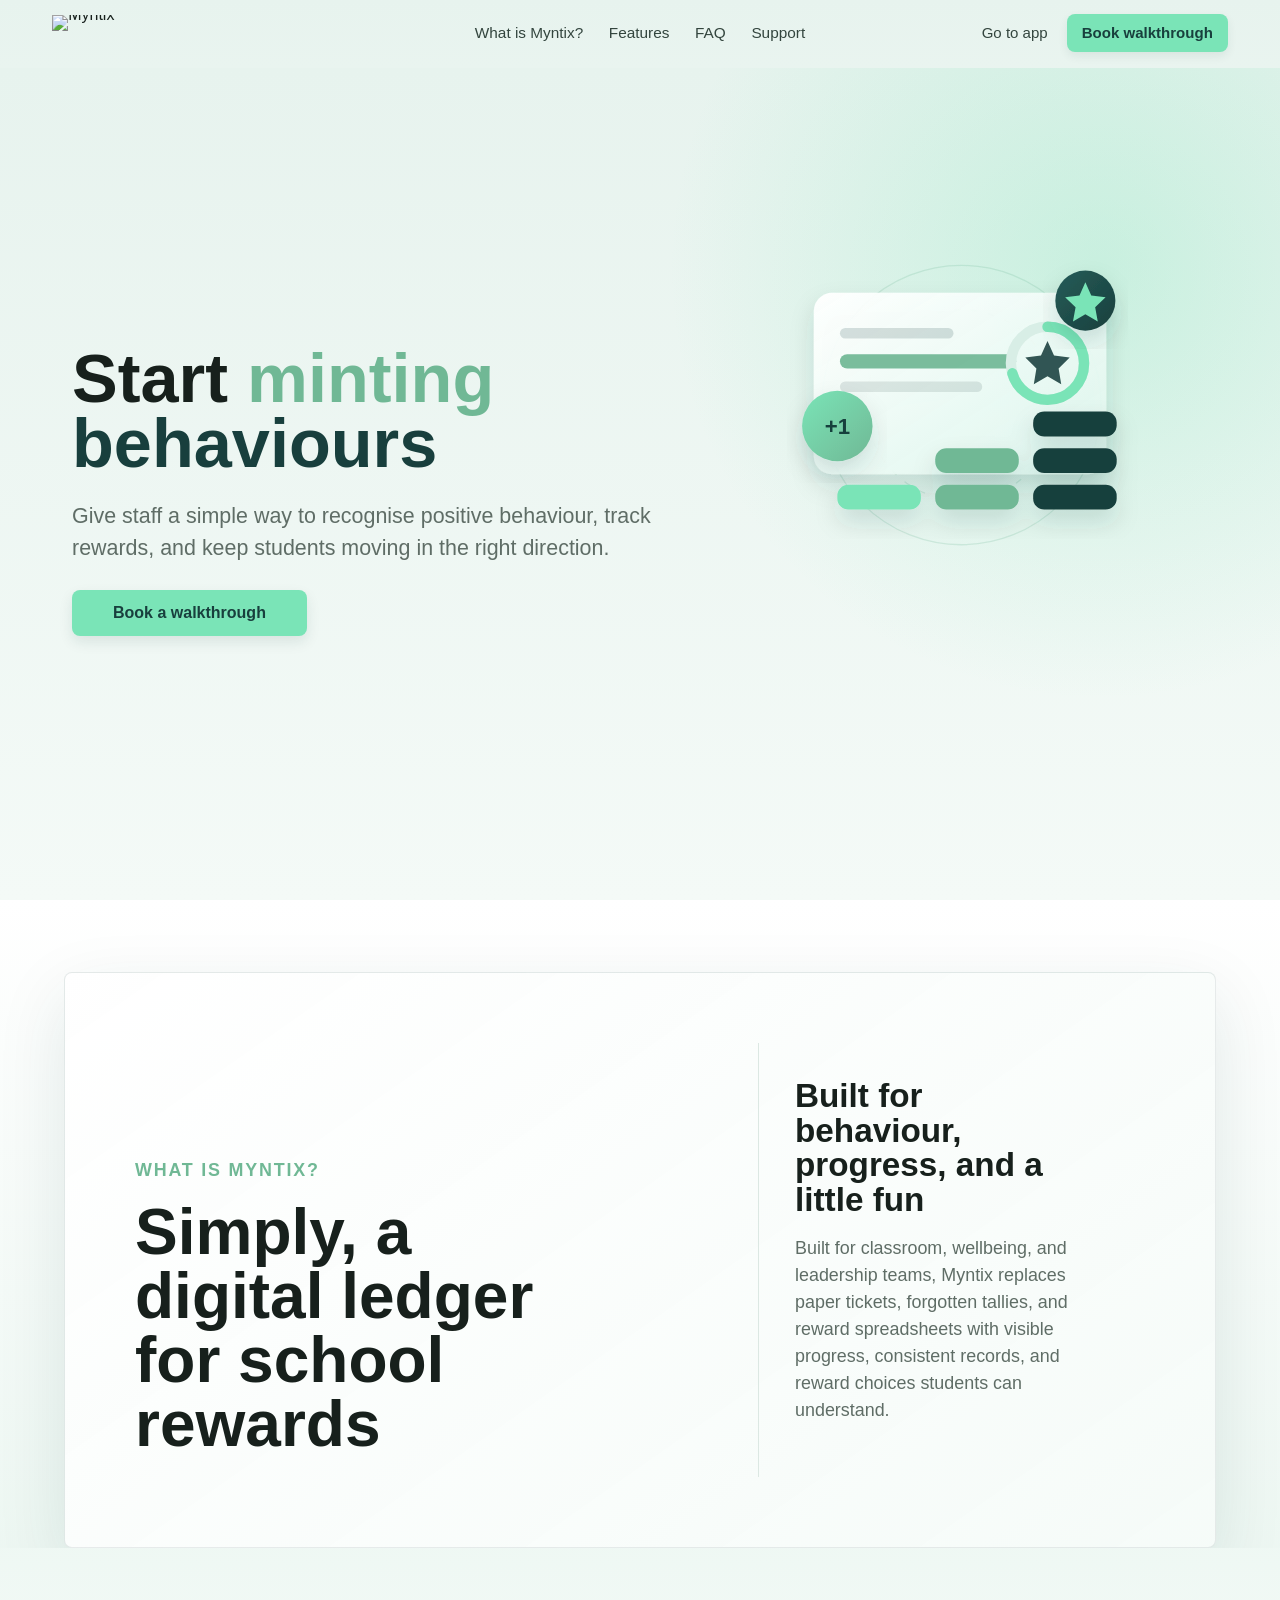
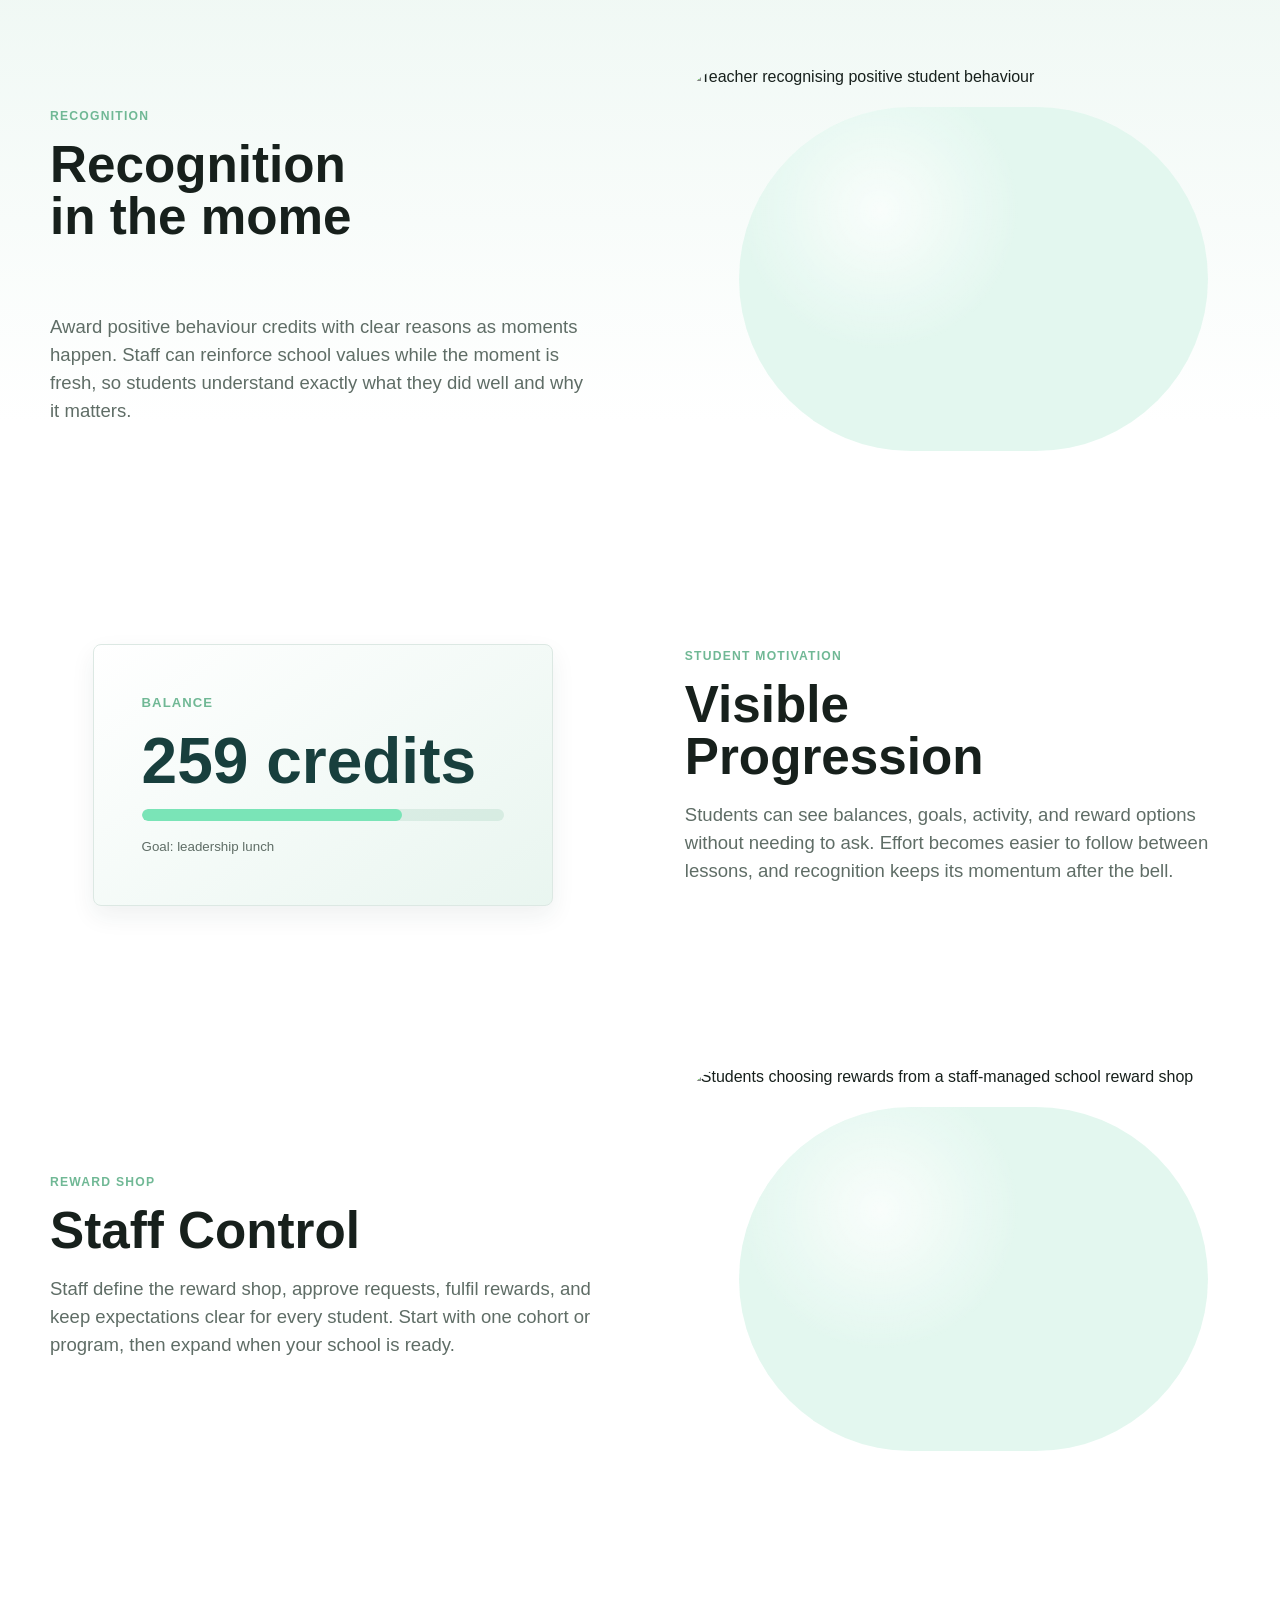
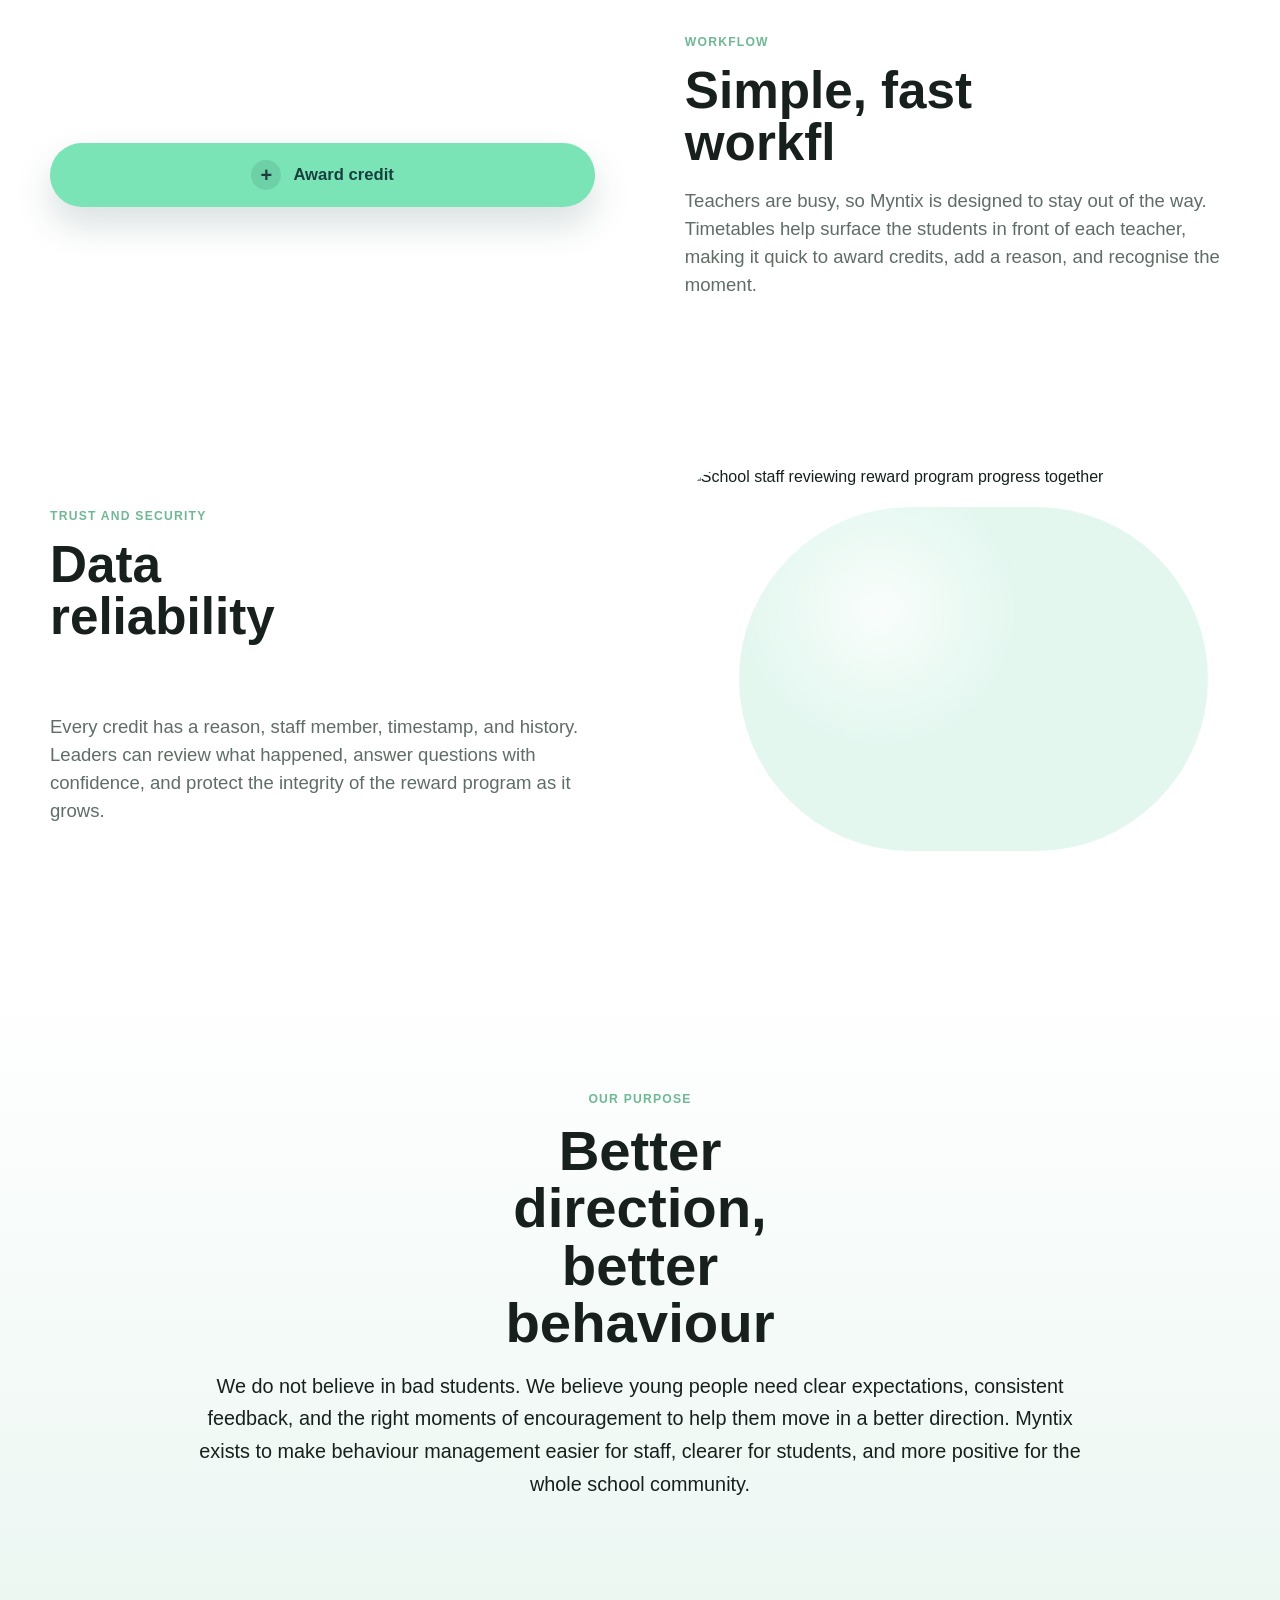
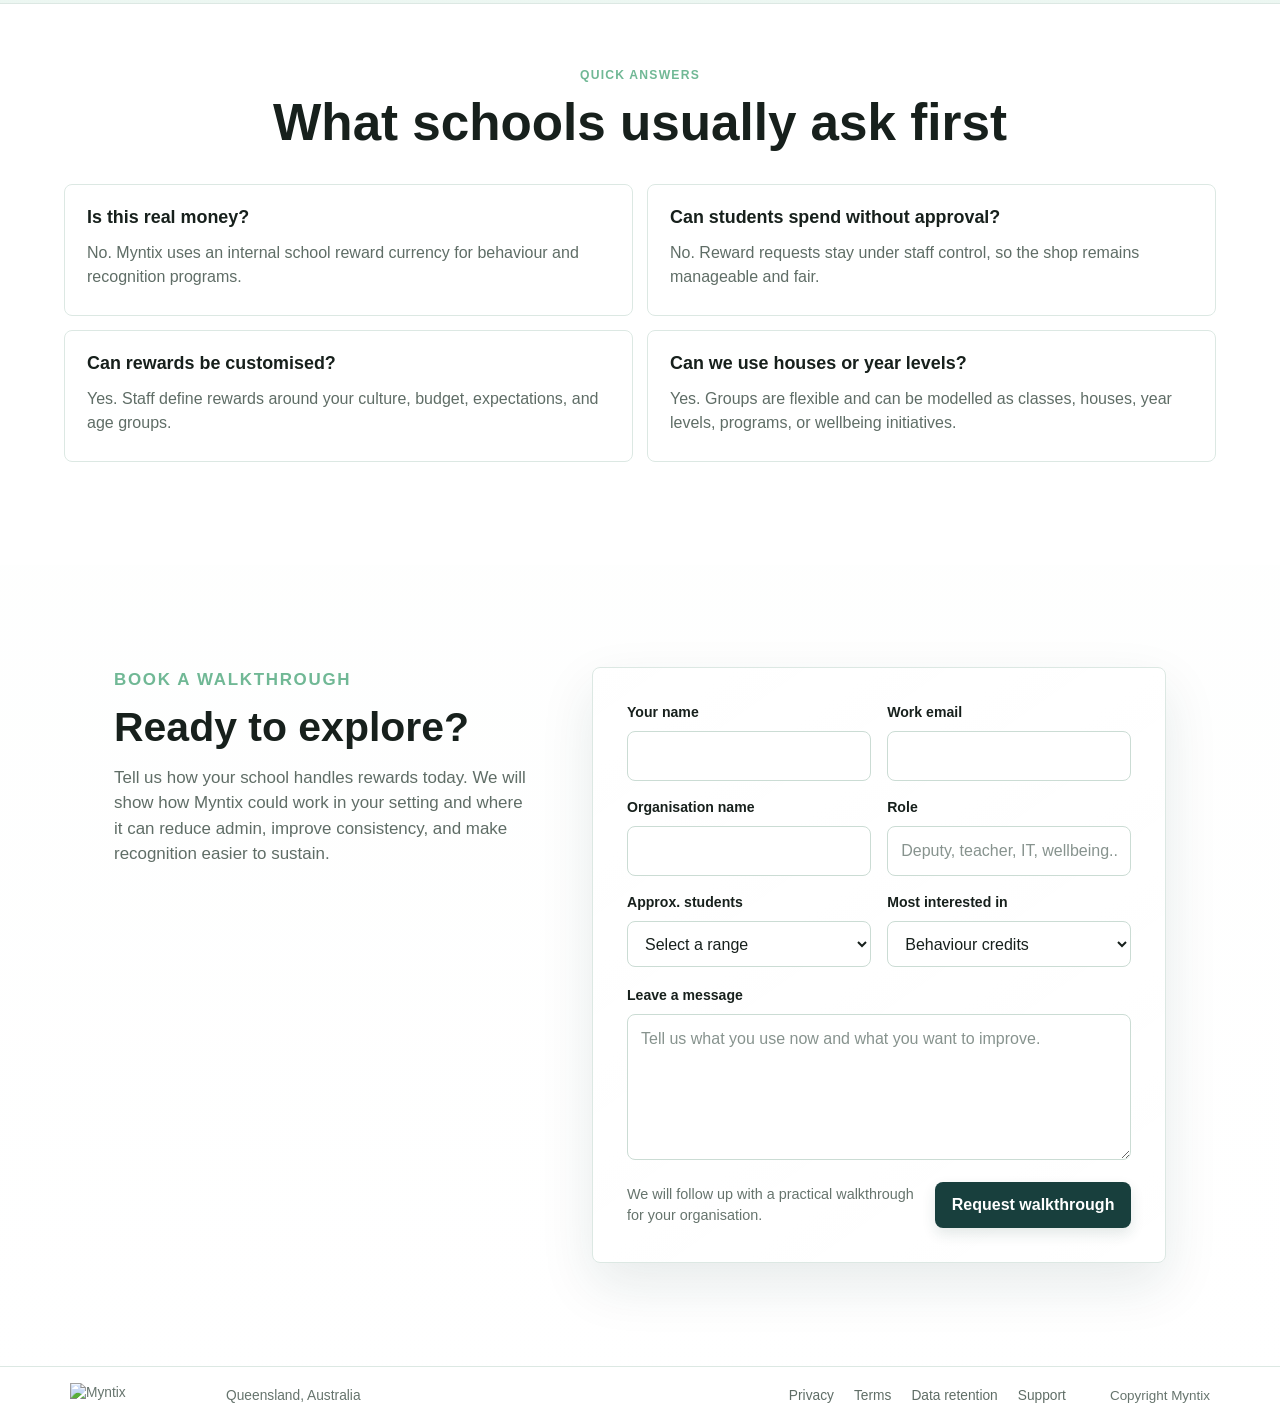
==== index.html @ 0311a41a "Checkpoint before font overhaul" ====
<!doctype html>
<html lang="en">
  <head>
    <meta charset="utf-8">
    <meta name="viewport" content="width=device-width, initial-scale=1">
    <title>Myntix | Behaviour Reward App for Schools</title>
    <meta
      name="description"
      content="Myntix helps schools run trusted behaviour reward programs with staff-issued credits, student progress, reward shop requests, and secure audit history."
    >
    <meta name="robots" content="index, follow">
    <meta name="application-name" content="Myntix">
    <meta name="theme-color" content="#183f3d">
    <meta name="referrer" content="strict-origin-when-cross-origin">
    <meta
      http-equiv="Content-Security-Policy"
      content="default-src 'self'; img-src 'self' data: https:; style-src 'self' 'unsafe-inline' https://fonts.googleapis.com; font-src 'self' https://fonts.gstatic.com; script-src 'self' 'unsafe-inline' https://static.cloudflareinsights.com; script-src-elem 'self' 'unsafe-inline' https://static.cloudflareinsights.com; connect-src 'self' https://cloudflareinsights.com; form-action 'self'; base-uri 'self'; object-src 'none'; upgrade-insecure-requests"
    >
    <link rel="canonical" href="https://www.myntix.com.au/">
    <link rel="preconnect" href="https://fonts.googleapis.com">
    <link rel="preconnect" href="https://fonts.gstatic.com" crossorigin>
    <link
      href="https://fonts.googleapis.com/css2?family=Lato:wght@400;700;900&display=swap"
      rel="stylesheet"
    >
    <link rel="icon" href="assets/myntix-mark.png" type="image/png">
    <link rel="apple-touch-icon" href="assets/myntix-apple-touch-icon.png">
    <link rel="manifest" href="manifest.json">
    <meta property="og:type" content="website">
    <meta property="og:site_name" content="Myntix">
    <meta property="og:title" content="Myntix | Behaviour Reward App for Schools">
    <meta
      property="og:description"
      content="Run a trusted school reward program with behaviour credits, visible student progress, reward shop requests, and audit-ready history."
    >
    <meta property="og:url" content="https://www.myntix.com.au/">
    <meta property="og:image" content="https://www.myntix.com.au/assets/myntix-og.png">
    <meta property="og:image:alt" content="Myntix behaviour rewards app for schools">
    <meta property="og:image:width" content="1200">
    <meta property="og:image:height" content="630">
    <meta name="twitter:card" content="summary_large_image">
    <meta name="twitter:title" content="Myntix | Behaviour Reward App for Schools">
    <meta
      name="twitter:description"
      content="A trusted school behaviour rewards app for credits, student progress, reward shops, and audit-ready program history."
    >
    <meta name="twitter:image" content="https://www.myntix.com.au/assets/myntix-og.png">
    <script type="application/ld+json">
      {
        "@context": "https://schema.org",
        "@graph": [
          {
            "@type": "Organization",
            "@id": "https://www.myntix.com.au/#organization",
            "name": "Myntix",
            "url": "https://www.myntix.com.au/",
            "logo": "https://www.myntix.com.au/assets/myntix-logo-lockup.png"
          },
          {
            "@type": "WebSite",
            "@id": "https://www.myntix.com.au/#website",
            "name": "Myntix",
            "url": "https://www.myntix.com.au/",
            "publisher": {
              "@id": "https://www.myntix.com.au/#organization"
            }
          },
          {
            "@type": "SoftwareApplication",
            "@id": "https://www.myntix.com.au/#software",
            "name": "Myntix",
            "applicationCategory": "EducationalApplication",
            "operatingSystem": "Web",
            "url": "https://www.myntix.com.au/",
            "description": "Myntix helps schools run trusted behaviour reward programs with staff-issued credits, visible student progress, reward shop requests, and searchable audit history.",
            "audience": {
              "@type": "EducationalAudience",
              "educationalRole": "teacher"
            },
            "featureList": [
              "Staff-issued behaviour credits and deductions",
              "Student balances, goals, and progress visibility",
              "Staff-managed reward shop requests",
              "Searchable transaction and audit history",
              "Student group support"
            ],
            "publisher": {
              "@id": "https://www.myntix.com.au/#organization"
            }
          },
          {
            "@type": "FAQPage",
            "@id": "https://www.myntix.com.au/#faq",
            "mainEntity": [
              {
                "@type": "Question",
                "name": "Is this real money?",
                "acceptedAnswer": {
                  "@type": "Answer",
                  "text": "No. Myntix uses an internal school reward currency for behaviour and recognition programs."
                }
              },
              {
                "@type": "Question",
                "name": "Can students spend without approval?",
                "acceptedAnswer": {
                  "@type": "Answer",
                  "text": "No. Reward requests stay under staff control, so the shop remains manageable and fair."
                }
              },
              {
                "@type": "Question",
                "name": "Can rewards be customised?",
                "acceptedAnswer": {
                  "@type": "Answer",
                  "text": "Yes. Staff define rewards around your culture, budget, expectations, and age groups."
                }
              },
              {
                "@type": "Question",
                "name": "Can we use houses or year levels?",
                "acceptedAnswer": {
                  "@type": "Answer",
                  "text": "Yes. Groups are flexible and can be modelled as classes, houses, year levels, programs, or wellbeing initiatives."
                }
              }
            ]
          }
        ]
      }
    </script>
    <link rel="stylesheet" href="styles.css?v=20260923">
  </head>
  <body>
    <a class="skip-link" href="#main-content">Skip to content</a>
    <svg class="icon-sprite" aria-hidden="true" focusable="false">
      <symbol id="icon-bolt" viewBox="0 0 24 24">
        <path d="M13 2 4 14h7l-1 8 10-13h-7l1-7Z"></path>
      </symbol>
      <symbol id="icon-eye" viewBox="0 0 24 24">
        <path d="M2 12s3.5-6 10-6 10 6 10 6-3.5 6-10 6S2 12 2 12Z"></path>
        <circle cx="12" cy="12" r="3"></circle>
      </symbol>
      <symbol id="icon-check" viewBox="0 0 24 24">
        <path d="m5 12 4 4L19 6"></path>
      </symbol>
      <symbol id="icon-users" viewBox="0 0 24 24">
        <path d="M16 21v-2a4 4 0 0 0-4-4H6a4 4 0 0 0-4 4v2"></path>
        <circle cx="9" cy="7" r="4"></circle>
        <path d="M22 21v-2a4 4 0 0 0-3-3.87"></path>
        <path d="M16 3.13a4 4 0 0 1 0 7.75"></path>
      </symbol>
      <symbol id="icon-message" viewBox="0 0 24 24">
        <path d="M21 15a4 4 0 0 1-4 4H8l-5 3V7a4 4 0 0 1 4-4h10a4 4 0 0 1 4 4v8Z"></path>
      </symbol>
      <symbol id="icon-store" viewBox="0 0 24 24">
        <path d="M4 10v10h16V10"></path>
        <path d="M3 10h18L19 4H5l-2 6Z"></path>
        <path d="M8 10V4"></path>
        <path d="M16 10V4"></path>
      </symbol>
      <symbol id="icon-search" viewBox="0 0 24 24">
        <circle cx="11" cy="11" r="7"></circle>
        <path d="m16.5 16.5 4 4"></path>
      </symbol>
      <symbol id="icon-star" viewBox="0 0 24 24">
        <path d="m12 2 3.1 6.3 6.9 1-5 4.8 1.2 6.8L12 17.7 5.8 21 7 14.1 2 9.3l6.9-1L12 2Z"></path>
      </symbol>
      <symbol id="icon-wallet" viewBox="0 0 24 24">
        <path d="M3 7a3 3 0 0 1 3-3h13v16H6a3 3 0 0 1-3-3V7Z"></path>
        <path d="M3 8h17"></path>
        <path d="M16 13h4"></path>
      </symbol>
      <symbol id="icon-target" viewBox="0 0 24 24">
        <circle cx="12" cy="12" r="9"></circle>
        <circle cx="12" cy="12" r="5"></circle>
        <circle cx="12" cy="12" r="1"></circle>
      </symbol>
      <symbol id="icon-shield" viewBox="0 0 24 24">
        <path d="M12 22s8-4 8-10V5l-8-3-8 3v7c0 6 8 10 8 10Z"></path>
        <path d="m9 12 2 2 4-5"></path>
      </symbol>
      <symbol id="icon-gift" viewBox="0 0 24 24">
        <path d="M20 12v9H4v-9"></path>
        <path d="M2 7h20v5H2z"></path>
        <path d="M12 7v14"></path>
        <path d="M12 7H8.5A2.5 2.5 0 1 1 11 4.5L12 7Z"></path>
        <path d="M12 7h3.5A2.5 2.5 0 1 0 13 4.5L12 7Z"></path>
      </symbol>
      <symbol id="icon-clipboard" viewBox="0 0 24 24">
        <path d="M9 4h6l1 2h3v16H5V6h3l1-2Z"></path>
        <path d="M9 13h6"></path>
        <path d="M9 17h4"></path>
      </symbol>
      <symbol id="icon-arrow-right" viewBox="0 0 24 24">
        <path d="M5 12h14"></path>
        <path d="m13 6 6 6-6 6"></path>
      </symbol>
    </svg>
    <header class="site-header">
      <div class="nav-shell">
        <div class="brand-row">
          <a class="brand" href="#" aria-label="Myntix home">
            <img
              src="assets/myntix-logo-lockup.png"
              srcset="assets/myntix-logo-lockup-320.png 320w, assets/myntix-logo-lockup-640.png 640w"
              sizes="(max-width: 660px) 160px, 222px"
              alt="Myntix"
              width="1922"
              height="363"
            >
          </a>
          <a class="mobile-nav-cta button primary" href="#contact">Book walkthrough</a>
        </div>
        <nav class="site-nav" aria-label="Primary navigation">
          <a href="#why">What is Myntix?</a>
          <a href="#features">Features</a>
          <a href="#faq">FAQ</a>
          <a href="mailto:support@myntix.com?subject=Myntix%20support%20request">Support</a>
        </nav>
        <div class="nav-actions">
          <button class="button secondary app-login-trigger" type="button">Go to app</button>
          <a class="button primary" href="#contact">
            <span class="cta-label-full">Book walkthrough</span>
            <span class="cta-label-mobile">Book</span>
          </a>
        </div>
      </div>
    </header>

    <main id="main-content">
      <section class="hero">
        <div class="hero-copy-block">
          <h1>
            Start <span class="accent-word">minting</span>
            <span class="hero-rotator" aria-live="polite" data-rotating-text>behaviours</span>
          </h1>
          <p class="hero-copy">
            Give staff a simple way to recognise positive behaviour, track rewards, and keep students moving in the right direction.
          </p>
          <div class="hero-actions">
            <a class="button primary" href="#contact">Book a walkthrough</a>
          </div>
        </div>

        <div class="hero-art" aria-label="Myntix reward credits being minted">
          <svg class="hero-mint-visual" viewBox="0 0 760 560" role="img" aria-labelledby="hero-mint-title hero-mint-desc">
            <title id="hero-mint-title">Myntix reward credits being minted</title>
            <desc id="hero-mint-desc">A branded mint-green visual showing reward blocks, a balance card, a progress ring, and a floating plus one credit.</desc>
            <defs>
              <linearGradient id="mint-panel" x1="0" x2="1" y1="0" y2="1">
                <stop offset="0%" stop-color="#ffffff" stop-opacity="0.95" />
                <stop offset="100%" stop-color="#dff7ee" stop-opacity="0.9" />
              </linearGradient>
              <linearGradient id="mint-credit" x1="0" x2="1" y1="0" y2="1">
                <stop offset="0%" stop-color="#7ae4b7" />
                <stop offset="100%" stop-color="#70b895" />
              </linearGradient>
              <linearGradient id="mint-deep" x1="0" x2="1" y1="0" y2="1">
                <stop offset="0%" stop-color="#265c58" />
                <stop offset="100%" stop-color="#183f3d" />
              </linearGradient>
              <filter id="mint-shadow" x="-20%" y="-20%" width="140%" height="150%">
                <feDropShadow dx="0" dy="18" stdDeviation="18" flood-color="#183f3d" flood-opacity="0.14" />
              </filter>
            </defs>
            <circle class="mint-orbit mint-orbit-large" cx="382" cy="282" r="214" />
            <circle class="mint-orbit mint-orbit-small" cx="382" cy="282" r="146" />
            <g class="mint-balance-card" filter="url(#mint-shadow)">
              <rect x="156" y="110" width="448" height="278" rx="28" fill="url(#mint-panel)" />
              <rect x="196" y="164" width="174" height="16" rx="8" fill="#183f3d" opacity="0.16" />
              <rect x="196" y="204" width="270" height="22" rx="11" fill="#70b895" opacity="0.92" />
              <rect x="196" y="246" width="218" height="16" rx="8" fill="#183f3d" opacity="0.12" />
              <g class="mint-progress">
                <circle cx="514" cy="218" r="56" fill="none" stroke="#d8eee6" stroke-width="16" />
                <circle cx="514" cy="218" r="56" fill="none" stroke="#7ae4b7" stroke-width="16" stroke-linecap="round" stroke-dasharray="248 352" transform="rotate(-90 514 218)" />
                <path d="M514 184l10 22 24 3-17 17 4 24-21-12-21 12 4-24-17-17 24-3 10-22Z" fill="#183f3d" opacity="0.88" />
              </g>
            </g>
            <g class="mint-stack" filter="url(#mint-shadow)">
              <rect x="192" y="404" width="128" height="38" rx="17" fill="#7ae4b7" />
              <rect x="342" y="404" width="128" height="38" rx="17" fill="#70b895" />
              <rect x="492" y="404" width="128" height="38" rx="17" fill="#183f3d" />
              <rect x="342" y="348" width="128" height="38" rx="17" fill="#70b895" />
              <rect x="492" y="348" width="128" height="38" rx="17" fill="#183f3d" />
              <rect x="492" y="292" width="128" height="38" rx="17" fill="#183f3d" />
            </g>
            <g class="mint-plus" filter="url(#mint-shadow)">
              <circle cx="192" cy="314" r="54" fill="url(#mint-credit)" />
              <text x="192" y="327" text-anchor="middle" fill="#183f3d" font-size="34" font-weight="900" font-family="Lato, Arial, sans-serif">+1</text>
            </g>
            <g class="mint-token" filter="url(#mint-shadow)">
              <circle cx="572" cy="122" r="46" fill="url(#mint-deep)" />
              <path d="M572 94l9 20 22 3-16 15 4 22-19-11-19 11 4-22-16-15 22-3 9-20Z" fill="#7ae4b7" />
            </g>
          </svg>
        </div>
      </section>

      <section class="community-band what-band" id="why" aria-label="What is Myntix">
        <div class="what-panel">
          <div class="what-copy">
            <div class="ledger-print" aria-label="What is Myntix? Simply, a digital ledger for school rewards">
              <p class="eyebrow">What is Myntix?</p>
              <h2><span>Simply, a digital ledger for school rewards</span></h2>
            </div>
          </div>
          <div class="what-copy secondary">
            <h3>Built for behaviour, progress, and a little fun</h3>
            <p>
              Built for classroom, wellbeing, and leadership teams, Myntix replaces paper tickets, forgotten tallies,
              and reward spreadsheets with visible progress, consistent records, and reward choices students can understand.
            </p>
          </div>
        </div>
      </section>

      <section class="feature-section" id="features">
        <div class="feature-flow" aria-label="Myntix major platform strengths">
          <article class="feature-row">
            <div class="feature-copy">
              <p class="eyebrow">Recognition</p>
              <h3>Recognition in the moment</h3>
              <p>Award positive behaviour credits with clear reasons as moments happen. Staff can reinforce school values while the moment is fresh, so students understand exactly what they did well and why it matters.</p>
            </div>
            <figure class="feature-visual">
              <picture>
                <source
                  type="image/webp"
                  srcset="assets/illustration-hero-480.webp 480w, assets/illustration-hero-800.webp 800w, assets/illustration-hero-1200.webp 1200w"
                  sizes="(max-width: 660px) calc(100vw - 48px), 520px"
                >
                <img
                  src="assets/illustration-hero.png"
                  alt="Teacher recognising positive student behaviour"
                  width="1672"
                  height="941"
                  loading="lazy"
                  decoding="async"
                >
              </picture>
            </figure>
          </article>
          <article class="feature-row reverse">
            <div class="feature-copy">
              <p class="eyebrow">Student motivation</p>
              <h3>Visible Progression</h3>
              <p>Students can see balances, goals, activity, and reward options without needing to ask. Effort becomes easier to follow between lessons, and recognition keeps its momentum after the bell.</p>
            </div>
            <figure class="feature-visual soft">
              <div class="visual-ledger" data-progress="72" aria-hidden="true">
                <span>Balance</span>
                <strong data-count-target="340" data-count-suffix=" credits">0 credits</strong>
                <div class="visual-progress"><span></span></div>
                <small>Goal: leadership lunch</small>
              </div>
            </figure>
          </article>
          <article class="feature-row">
            <div class="feature-copy">
              <p class="eyebrow">Reward shop</p>
              <h3>Staff Control</h3>
              <p>Staff define the reward shop, approve requests, fulfil rewards, and keep expectations clear for every student. Start with one cohort or program, then expand when your school is ready.</p>
            </div>
            <figure class="feature-visual">
              <picture>
                <source
                  type="image/webp"
                  srcset="assets/illustration-shop-480.webp 480w, assets/illustration-shop-800.webp 800w, assets/illustration-shop-1200.webp 1200w"
                  sizes="(max-width: 660px) calc(100vw - 48px), 520px"
                >
                <img
                  src="assets/illustration-shop.png"
                  alt="Students choosing rewards from a staff-managed school reward shop"
                  width="1536"
                  height="1024"
                  loading="lazy"
                  decoding="async"
                >
              </picture>
            </figure>
          </article>
          <article class="feature-row reverse">
            <div class="feature-copy">
              <p class="eyebrow">Workflow</p>
              <h3>Simple, fast workflow</h3>
              <p>Teachers are busy, so Myntix is designed to stay out of the way. Timetables help surface the students in front of each teacher, making it quick to award credits, add a reason, and recognise the moment.</p>
            </div>
            <figure class="feature-visual action-visual">
              <div class="credit-demo" aria-hidden="true">
                <div class="credit-demo-card">
                  <span class="credit-demo-button">
                    <span class="credit-button-icon">+</span>
                    <span>Award credit</span>
                  </span>
                  <span class="credit-pop">+1</span>
                  <span class="credit-ripple"></span>
                </div>
              </div>
            </figure>
          </article>
          <article class="feature-row">
            <div class="feature-copy">
              <p class="eyebrow">Trust and security</p>
              <h3>Data reliability and trust</h3>
              <p>Every credit has a reason, staff member, timestamp, and history. Leaders can review what happened, answer questions with confidence, and protect the integrity of the reward program as it grows.</p>
            </div>
            <figure class="feature-visual">
              <picture>
                <source
                  type="image/webp"
                  srcset="assets/illustration-leadership-480.webp 480w, assets/illustration-leadership-800.webp 800w, assets/illustration-leadership-1200.webp 1200w"
                  sizes="(max-width: 660px) calc(100vw - 48px), 520px"
                >
                <img
                  src="assets/illustration-leadership.png"
                  alt="School staff reviewing reward program progress together"
                  width="1672"
                  height="941"
                  loading="lazy"
                  decoding="async"
                >
              </picture>
            </figure>
          </article>
        </div>
      </section>

      <section class="mission-section" aria-label="Our purpose">
        <div class="mission-copy">
          <p class="eyebrow">Our purpose</p>
          <h2>Better direction, better behaviour</h2>
          <p>
            We do not believe in bad students. We believe young people need clear expectations, consistent feedback,
            and the right moments of encouragement to help them move in a better direction. Myntix exists to make
            behaviour management easier for staff, clearer for students, and more positive for the whole school community.
          </p>
        </div>
      </section>

      <section class="workflow-section" id="faq">
        <div class="section-heading narrow">
          <p class="eyebrow">Quick answers</p>
          <h2>What schools usually ask first</h2>
        </div>
        <div class="faq-grid">
          <article>
            <h3>Is this real money?</h3>
            <p>No. Myntix uses an internal school reward currency for behaviour and recognition programs.</p>
          </article>
          <article>
            <h3>Can students spend without approval?</h3>
            <p>No. Reward requests stay under staff control, so the shop remains manageable and fair.</p>
          </article>
          <article>
            <h3>Can rewards be customised?</h3>
            <p>Yes. Staff define rewards around your culture, budget, expectations, and age groups.</p>
          </article>
          <article>
            <h3>Can we use houses or year levels?</h3>
            <p>Yes. Groups are flexible and can be modelled as classes, houses, year levels, programs, or wellbeing initiatives.</p>
          </article>
        </div>
      </section>

      <section class="cta-section" id="contact">
        <div class="cta-copy">
          <p class="eyebrow">Book a walkthrough</p>
          <h2>Ready to explore?</h2>
          <p>
            Tell us how your school handles rewards today. We will show how Myntix could work in your setting and where it can reduce admin, improve consistency, and make recognition easier to sustain.
          </p>
        </div>
        <form class="walkthrough-form" action="/walkthrough-request" method="post">
          <label class="form-honeypot" aria-hidden="true">
            <span>Website</span>
            <input name="website" type="text" tabindex="-1" autocomplete="off">
          </label>
          <div class="form-grid">
            <label>
              <span>Your name</span>
              <input name="name" type="text" autocomplete="name" required>
            </label>
            <label>
              <span>Work email</span>
              <input name="email" type="email" autocomplete="email" required>
            </label>
            <label>
              <span>Organisation name</span>
              <input name="school" type="text" autocomplete="organization" required>
            </label>
            <label>
              <span>Role</span>
              <input name="role" type="text" autocomplete="organization-title" placeholder="Deputy, teacher, IT, wellbeing...">
            </label>
            <label>
              <span>Approx. students</span>
              <select name="schoolSize">
                <option value="">Select a range</option>
                <option>Under 300</option>
                <option>300-800</option>
                <option>800-1500</option>
                <option>1500+</option>
              </select>
            </label>
            <label>
              <span>Most interested in</span>
              <select name="interest">
                <option>Behaviour credits</option>
                <option>Student wallets</option>
                <option>Reward shop</option>
                <option>Analytics and audit history</option>
              </select>
            </label>
          </div>
          <label class="form-message">
            <span>Leave a message</span>
            <textarea name="message" rows="5" placeholder="Tell us what you use now and what you want to improve."></textarea>
          </label>
          <div class="form-footer">
            <p>We will follow up with a practical walkthrough for your organisation.</p>
            <button class="button primary" type="submit">Request walkthrough</button>
          </div>
        </form>
      </section>
    </main>

    <dialog class="login-dialog" id="login-dialog" aria-labelledby="login-dialog-title">
      <form class="login-dialog-panel" method="dialog">
        <div class="login-dialog-heading">
          <div>
            <p class="eyebrow">Go to app</p>
            <h2 id="login-dialog-title">Choose your organisation</h2>
          </div>
          <button class="login-dialog-close" type="button" data-login-close aria-label="Close login chooser">×</button>
        </div>
        <label class="login-search">
          <span>Organisation</span>
          <input
            id="organisation-search"
            type="search"
            autocomplete="off"
            placeholder="Search by school or organisation"
          >
        </label>
        <div class="organisation-list" id="organisation-list" role="listbox" aria-label="Available organisations">
          <p class="organisation-status" data-login-status>Loading organisations...</p>
        </div>
        <p class="login-dialog-help">
          Can’t find your organisation? Contact
          <a href="mailto:support@myntix.com?subject=Myntix%20login%20support">support@myntix.com</a>.
        </p>
      </form>
    </dialog>

    <footer class="site-footer">
      <div class="footer-brand">
        <img
          src="assets/myntix-logo-lockup.png"
          srcset="assets/myntix-logo-lockup-320.png 320w, assets/myntix-logo-lockup-640.png 640w"
          sizes="180px"
          alt="Myntix"
          width="1922"
          height="363"
        >
        <span>Queensland, Australia</span>
      </div>
      <nav class="footer-links" aria-label="Legal and support links">
        <a href="privacy.html">Privacy</a>
        <a href="terms.html">Terms</a>
        <a href="data-retention.html">Data retention</a>
        <a href="mailto:support@myntix.com?subject=Myntix%20support%20request">Support</a>
      </nav>
      <div class="footer-meta">
        <span>Copyright Myntix</span>
      </div>
    </footer>
    <script src="assets/reveal.js" defer></script>
    <script src="assets/header-scroll.js" defer></script>
    <script src="assets/hero-rotator.js" defer></script>
    <script src="assets/login-picker.js" defer></script>
  </body>
</html>
---- styles.css ----
:root {
  color-scheme: light;
  --page-background: rgba(255, 255, 255, 0);
  --background: #eef4f1;
  --background-start: #e7f3ee;
  --surface: #ffffff;
  --surface-rgb: 255, 255, 255;
  --panel-soft: #f6f7f6;
  --surface-hover: #e9eeeb;
  --border: #cbdcd4;
  --border-subtle: #dce8e3;
  --foreground: #17201c;
  --muted: #5f6d66;
  --subtle: #66746d;
  --brand: #183f3d;
  --brand-dark: #183f3d;
  --brand-soft: #e1f7ee;
  --accent: #70b895;
  --accent-soft: #e8f5ef;
  --highlight: #7ae4b7;
  --success: #70b895;
  --shadow-sm: 0 10px 24px rgba(24, 63, 61, 0.07);
  --shadow-md: 0 22px 54px rgba(24, 63, 61, 0.1);
  --shadow-lg: 0 34px 84px rgba(24, 63, 61, 0.14);
  --page-max: 1120px;
  --page-wide: 1180px;
  --header-wide: 1280px;
  --header-offset: 68px;
  --ease-out: cubic-bezier(0.16, 1, 0.3, 1);
  --font-numeric: Lato, "Segoe UI", Arial, Helvetica, sans-serif;
  --font-sans: Lato, "Segoe UI", Arial, Helvetica, sans-serif;
  --font-heading: Lato, "Segoe UI", Arial, Helvetica, sans-serif;
}


* {
  box-sizing: border-box;
}

html {
  scroll-behavior: smooth;
  scroll-padding-top: var(--header-offset);
  overflow-x: hidden;
}

body {
  margin: 0;
  padding-top: var(--header-offset);
  background:
    linear-gradient(180deg, var(--background-start) 0, #f8fbf9 560px, var(--page-background) 100%);
  color: var(--foreground);
  font-family: var(--font-sans);
  font-weight: 400;
  line-height: 1.5;
  overflow-x: hidden;
}

html.modal-open,
body.modal-open {
  overflow: hidden;
}

body.modal-open {
  position: fixed;
  width: 100%;
}

@keyframes fade-up {
  from {
    opacity: 0.88;
    transform: translateY(12px);
  }

  to {
    opacity: 1;
    transform: translateY(0);
  }
}

@keyframes hero-rise {
  from {
    opacity: 0;
    transform: translateY(24px);
  }

  to {
    opacity: 1;
    transform: translateY(0);
  }
}

@keyframes hero-scale-in {
  from {
    opacity: 0;
    transform: translateY(26px) scale(0.97);
  }

  to {
    opacity: 1;
    transform: translateY(0) scale(1);
  }
}

@keyframes ledger-paper-in {
  from {
    opacity: 0;
    transform: translateY(16px) rotate(-0.4deg);
  }

  to {
    opacity: 1;
    transform: translateY(0) rotate(0);
  }
}

@keyframes ledger-ink-reveal {
  from {
    clip-path: inset(0 100% 0 0);
  }

  to {
    clip-path: inset(0 0 0 0);
  }
}

@keyframes ledger-cursor-sweep {
  0% {
    opacity: 0;
    left: 0;
  }

  10%,
  78% {
    opacity: 1;
  }

  88%,
  100% {
    opacity: 0;
    left: 100%;
  }
}

@keyframes cursor-blink {
  0%,
  45% {
    opacity: 1;
  }

  46%,
  100% {
    opacity: 0.28;
  }
}

@keyframes glow-pulse {
  0%,
  100% {
    box-shadow: 0 0 0 rgba(122, 228, 183, 0);
  }

  50% {
    box-shadow: 0 0 30px rgba(122, 228, 183, 0.22);
  }
}

@keyframes credit-button-click {
  0%,
  57%,
  100% {
    transform: translateY(0) scale(1);
    box-shadow: 0 18px 36px rgba(24, 63, 61, 0.16);
  }

  64% {
    transform: translateY(3px) scale(0.96);
    box-shadow: 0 8px 18px rgba(24, 63, 61, 0.12);
  }

  72% {
    transform: translateY(-3px) scale(1.04);
    box-shadow: 0 20px 42px rgba(24, 63, 61, 0.18);
  }
}

@keyframes credit-pop-rise {
  0%,
  54% {
    opacity: 0;
    transform: translate(-50%, 14px) scale(0.72);
  }

  66% {
    opacity: 1;
    transform: translate(-50%, -16px) scale(1.18);
  }

  86% {
    opacity: 1;
    transform: translate(-50%, -58px) scale(1);
  }

  100% {
    opacity: 0;
    transform: translate(-50%, -78px) scale(0.88);
  }
}

@keyframes credit-ripple-pop {
  0%,
  58% {
    opacity: 0;
    transform: translate(-50%, -50%) scale(0.3);
  }

  70% {
    opacity: 0.34;
  }

  100% {
    opacity: 0;
    transform: translate(-50%, -50%) scale(1.35);
  }
}

@keyframes student-card-lift {
  0%,
  60%,
  100% {
    transform: translateY(0);
  }

  73% {
    transform: translateY(-8px);
  }
}

@keyframes mint-float {
  0%,
  100% {
    transform: translateY(0);
  }

  50% {
    transform: translateY(-10px);
  }
}

@keyframes mint-plus-pop {
  0%,
  100% {
    opacity: 0.88;
    transform: translateY(0) scale(1);
  }

  50% {
    opacity: 1;
    transform: translateY(-18px) scale(1.08);
  }
}

@keyframes mint-stack-rise {
  0%,
  100% {
    transform: translateY(0);
  }

  50% {
    transform: translateY(-6px);
  }
}

@keyframes mint-progress-draw {
  0%,
  100% {
    stroke-dasharray: 224 352;
  }

  50% {
    stroke-dasharray: 286 352;
  }
}

a {
  color: inherit;
  text-decoration: none;
}

img {
  max-width: 100%;
}

.hero-art picture,
.illustration-shot picture {
  display: contents;
}

.skip-link {
  position: fixed;
  top: 12px;
  left: 12px;
  z-index: 100;
  padding: 10px 14px;
  border-radius: 8px;
  background: var(--brand-dark);
  color: white;
  font-weight: 700;
  transform: translateY(-160%);
  transition: transform 160ms ease;
}

.skip-link:focus {
  transform: translateY(0);
}

.icon-sprite {
  position: absolute;
  width: 0;
  height: 0;
  overflow: hidden;
}

.icon-mark svg,
.solution-icon svg {
  width: 24px;
  height: 24px;
  stroke: currentColor;
  stroke-width: 2;
  stroke-linecap: round;
  stroke-linejoin: round;
  fill: none;
}

.icon-mark svg {
  width: 26px;
  height: 26px;
}

.accent-mint {
  --icon-bg: rgba(122, 228, 183, 0.22);
  --icon-border: rgba(122, 228, 183, 0.42);
  --icon-color: #4fd7a2;
}

.accent-sage {
  --icon-bg: rgba(112, 184, 149, 0.18);
  --icon-border: rgba(112, 184, 149, 0.34);
  --icon-color: var(--accent);
}

.accent-deep {
  --icon-bg: rgba(24, 63, 61, 0.12);
  --icon-border: rgba(24, 63, 61, 0.24);
  --icon-color: var(--brand-dark);
}

.accent-gold {
  --icon-bg: rgba(236, 190, 94, 0.2);
  --icon-border: rgba(236, 190, 94, 0.42);
  --icon-color: #b77b18;
}

h1,
h2,
h3,
p {
  margin-top: 0;
  overflow-wrap: normal;
  word-break: normal;
  hyphens: none;
}

h1,
h2,
h3 {
  font-family: var(--font-heading);
}

h1 {
  max-width: 680px;
  margin-bottom: 24px;
  font-size: clamp(2.8rem, 4.65vw, 4.85rem);
  font-weight: 800;
  line-height: 0.98;
  letter-spacing: 0;
}

h2 {
  margin-bottom: 18px;
  font-size: clamp(2rem, 4vw, 4.35rem);
  font-weight: 800;
  line-height: 0.98;
  letter-spacing: 0;
}

h3 {
  margin-bottom: 10px;
  font-size: 1.12rem;
  font-weight: 700;
  line-height: 1.2;
}

p {
  color: var(--muted);
}

.site-header {
  position: fixed;
  top: 0;
  right: 0;
  left: 0;
  z-index: 50;
  padding: 0;
  transition:
    top 420ms var(--ease-out),
    right 420ms var(--ease-out),
    left 420ms var(--ease-out);
}

.site-header.is-scrolled {
  top: 14px;
  right: 16px;
  left: 16px;
}

.site-nav a:hover,
.site-nav summary:hover,
.footer-links a:hover {
  color: var(--brand);
}

.nav-shell {
  display: grid;
  grid-template-columns: minmax(180px, 1fr) auto minmax(180px, 1fr);
  align-items: center;
  gap: clamp(18px, 3vw, 42px);
  width: 100%;
  max-width: var(--header-wide);
  min-height: 66px;
  margin: 0 auto;
  border: 1px solid transparent;
  border-radius: 0;
  background: rgba(231, 243, 238, 0);
  padding: 9px clamp(20px, 4vw, 56px);
  transition:
    min-height 420ms var(--ease-out),
    max-width 420ms var(--ease-out),
    padding 420ms var(--ease-out),
    border-color 420ms var(--ease-out),
    border-radius 420ms var(--ease-out),
    background-color 420ms var(--ease-out),
    box-shadow 420ms var(--ease-out);
}

.site-header.is-scrolled .nav-shell {
  max-width: 1180px;
  min-height: 58px;
  border-color: rgba(24, 63, 61, 0.11);
  border-radius: 14px;
  background: rgba(255, 255, 255, 0.78);
  padding-top: 6px;
  padding-bottom: 6px;
  box-shadow: 0 14px 32px rgba(24, 63, 61, 0.1);
  backdrop-filter: blur(18px);
}

.brand-row,
.brand,
.site-nav,
.nav-actions,
.hero-actions,
.footer-brand {
  display: flex;
  align-items: center;
}

.brand-row {
  justify-self: start;
  flex: 0 0 auto;
  gap: 12px;
  min-width: 198px;
}

.brand {
  display: block;
  flex: 0 0 auto;
  width: 190px;
  line-height: 0;
}

.brand img {
  display: block;
  width: 100%;
  height: auto;
  aspect-ratio: 1922 / 363;
  object-fit: contain;
}

.footer-brand img {
  display: block;
  width: 142px;
  height: auto;
  aspect-ratio: 1922 / 363;
  object-fit: contain;
}

.site-nav {
  justify-self: center;
  justify-content: center;
  gap: clamp(16px, 2vw, 30px);
  color: #33453e;
  font-size: 0.96rem;
  font-weight: 520;
}

.site-nav a,
.site-nav summary,
.nav-actions .app-login-trigger {
  display: inline-flex;
  min-height: 44px;
  align-items: center;
  position: relative;
  padding: 4px 0;
  transition: color 160ms ease;
}

.site-nav a::after,
.site-nav summary::after,
.nav-actions .app-login-trigger::after {
  position: absolute;
  right: 0;
  bottom: 0;
  left: 0;
  height: 2px;
  border-radius: 999px;
  background: var(--accent);
  content: "";
  transform: scaleX(0);
  transform-origin: left;
  transition: transform 180ms var(--ease-out);
}

.site-nav a:hover::after,
.site-nav a:focus-visible::after,
.site-nav summary:hover::after,
.site-nav summary:focus-visible::after,
.nav-actions .app-login-trigger:hover::after,
.nav-actions .app-login-trigger:focus-visible::after {
  transform: scaleX(1);
}

.nav-actions {
  justify-self: end;
  gap: 18px;
  color: #33453e;
  font-size: 0.96rem;
  font-weight: 520;
}

.cta-label-mobile {
  display: none;
}


.button {
  display: inline-flex;
  flex: 0 0 auto;
  min-height: 42px;
  align-items: center;
  justify-content: center;
  border-radius: 8px;
  padding: 10px 16px;
  border: 1px solid transparent;
  font-weight: 650;
  white-space: nowrap;
  transition:
    background-color 180ms ease,
    border-color 180ms ease,
    color 180ms ease,
    box-shadow 180ms ease,
    transform 180ms ease;
}

.mobile-nav-cta.button {
  display: none;
}

.button.primary {
  background: var(--brand);
  color: white;
  box-shadow: 0 6px 14px rgba(24, 63, 61, 0.12);
}

.button.primary:hover {
  background: var(--brand-dark);
  box-shadow: 0 8px 18px rgba(24, 63, 61, 0.16);
  transform: translateY(-1px);
}

.hero-actions .button.primary {
  background: var(--highlight);
  color: var(--brand-dark);
  box-shadow: 0 6px 14px rgba(24, 63, 61, 0.1);
  animation: glow-pulse 4.8s ease-in-out 1.2s infinite;
  padding: 10px 40px;
}

.hero-actions .button.primary:hover {
  background: var(--accent);
  color: var(--brand-dark);
}

.button.secondary,
.button.ghost {
  border-color: var(--border);
  background: var(--surface);
  color: var(--brand-dark);
}

.button.secondary:hover,
.button.ghost:hover {
  border-color: rgba(24, 63, 61, 0.32);
  background: var(--panel-soft);
  transform: translateY(-1px);
}


.nav-actions .button {
  min-height: 36px;
  padding: 7px 14px;
  font-size: 0.94rem;
}

.nav-actions .button.primary {
  background: var(--highlight);
  color: var(--brand-dark);
  box-shadow: 0 4px 10px rgba(24, 63, 61, 0.08);
}

.nav-actions .button.primary:hover {
  background: var(--accent);
  color: var(--brand-dark);
}

.nav-actions .button.secondary {
  min-height: 44px;
  border-radius: 0;
  border-color: transparent;
  background: transparent;
  color: inherit;
  padding: 4px 0;
  box-shadow: none;
  cursor: pointer;
  font-weight: inherit;
}

.nav-actions .button.secondary:hover,
.nav-actions .button.secondary:focus-visible {
  border-color: transparent;
  background: transparent;
  color: var(--accent);
  transform: none;
}

.reveal {
  opacity: 0;
  transform: translateY(28px);
  transition:
    opacity 680ms var(--ease-out),
    transform 680ms var(--ease-out),
    filter 680ms var(--ease-out);
  transition-delay: var(--reveal-delay, 0ms);
  will-change: opacity, transform;
}

.reveal.is-visible {
  opacity: 1;
  transform: translateY(0);
}

.illustration-shot.reveal,
.hero-art {
  transform-origin: center;
}

.illustration-shot.reveal {
  filter: saturate(0.9);
  transform: translateY(28px) scale(0.985);
}

.illustration-shot.reveal.is-visible {
  filter: saturate(1);
  transform: translateY(0) scale(1);
}

.feature-row.reveal,
.faq-grid article.reveal,
.community-grid article.reveal {
  transform: translateY(30px) scale(0.985);
}

.feature-row.reveal {
  opacity: 1;
}

.feature-row.reveal.is-visible,
.faq-grid article.reveal.is-visible,
.community-grid article.reveal.is-visible {
  transform: translateY(0) scale(1);
}

.hero {
  display: grid;
  grid-template-columns: minmax(0, 1.08fr) minmax(360px, 0.92fr);
  gap: clamp(28px, 4.5vw, 58px);
  align-items: center;
  width: 100%;
  min-height: calc(100vh - var(--header-offset));
  min-height: calc(100svh - var(--header-offset));
  margin: 0 auto;
  padding: clamp(52px, 7vw, 92px) max(clamp(22px, 5vw, 64px), calc((100vw - var(--page-wide)) / 2 + 22px)) clamp(50px, 6vw, 76px);
  overflow: hidden;
  background:
    radial-gradient(circle at 86% 24%, rgba(122, 228, 183, 0.3), transparent 34%),
    linear-gradient(180deg, var(--background-start), #f4faf7);
}

.hero-copy-block,
.section-heading,
.split-section,
.faq-grid,
.cta-section {
  min-width: 0;
  animation: fade-up 780ms var(--ease-out) both;
}

.hero-copy-block .eyebrow,
.hero-copy-block h1,
.hero-copy,
.hero-actions {
  animation: hero-rise 760ms var(--ease-out) both;
}

.hero-copy-block .eyebrow {
  animation-delay: 80ms;
}

.hero-copy-block h1 {
  animation-delay: 170ms;
  max-width: 760px;
  font-size: clamp(3.15rem, 5.35vw, 5.75rem);
  line-height: 0.95;
}

.hero-copy-block h1 .accent-word {
  color: var(--accent);
}

.hero-rotator {
  display: inline-block;
  min-width: 5.7em;
  color: var(--brand-dark);
  opacity: 1;
  transform: translateX(0);
  transition:
    opacity 260ms ease,
    transform 260ms var(--ease-out);
  white-space: nowrap;
}

.hero-rotator.is-changing {
  opacity: 0;
  transform: translateX(0.34em);
}

.hero-copy {
  animation-delay: 260ms;
}

.hero-actions {
  animation-delay: 360ms;
}

.hero-proof {
  max-width: 32.5rem;
  margin: 0.75rem 0 0;
  color: var(--subtle);
  font-size: 0.9rem;
  font-weight: 500;
}

.eyebrow {
  margin: 0 0 14px;
  color: var(--accent);
  font-size: 0.76rem;
  font-weight: 650;
  letter-spacing: 0.1em;
  text-transform: uppercase;
}

.hero-copy {
  max-width: 620px;
  font-size: clamp(1.12rem, 1.85vw, 1.34rem);
}

.hero-actions {
  flex-wrap: wrap;
  gap: 12px;
  margin-top: 26px;
}

.hero-art {
  position: relative;
  min-height: 540px;
  animation: hero-scale-in 880ms var(--ease-out) 220ms both;
}

.hero-mint-visual {
  display: block;
  width: min(100%, 700px);
  height: auto;
  margin: 0 0 0 auto;
  overflow: visible;
}

.mint-orbit {
  fill: none;
  stroke: rgba(112, 184, 149, 0.22);
  stroke-width: 2;
}

.mint-orbit-small {
  stroke-dasharray: 10 16;
}

.mint-balance-card {
  transform-origin: 380px 250px;
  animation: mint-float 7s ease-in-out infinite;
}

.mint-stack {
  transform-origin: 406px 370px;
  animation: mint-stack-rise 5.8s ease-in-out infinite;
}

.mint-plus {
  transform-origin: 192px 314px;
  animation: mint-plus-pop 3.6s ease-in-out infinite;
}

.mint-token {
  transform-origin: 572px 122px;
  animation: mint-float 6.5s ease-in-out 700ms infinite;
}

.mint-progress circle:last-child {
  animation: mint-progress-draw 5.5s var(--ease-out) infinite;
}

.community-band,
.split-section,
.mission-section,
.workflow-section,
.cta-section {
  padding: clamp(62px, 8vw, 116px) clamp(20px, 5vw, 72px);
}

.community-band {
  background:
    linear-gradient(180deg, var(--surface) 0%, rgba(232, 245, 239, 0.72) 100%);
  color: var(--foreground);
  padding-top: clamp(44px, 6vw, 72px);
  padding-bottom: 0;
}

.what-panel {
  display: grid;
  grid-template-columns: minmax(0, 1.04fr) minmax(280px, 0.72fr);
  gap: clamp(28px, 5vw, 70px);
  align-items: end;
  width: min(100%, var(--page-wide));
  margin: 0 auto;
  padding: clamp(34px, 5.6vw, 70px);
  border: 1px solid rgba(24, 63, 61, 0.1);
  border-radius: 8px;
  background:
    linear-gradient(145deg, rgba(var(--surface-rgb), 0.98), rgba(245, 251, 248, 0.94)),
    var(--surface);
  box-shadow: 0 24px 70px rgba(24, 63, 61, 0.1);
}

.what-copy {
  min-width: 0;
}

.what-copy .eyebrow {
  margin-bottom: 16px;
}

.ledger-print {
  position: relative;
  overflow: visible;
}

.ledger-print h2 {
  position: relative;
  width: fit-content;
  max-width: 12ch;
}

.ledger-print h2 span {
  display: inline-block;
  clip-path: inset(0 100% 0 0);
}

.ledger-print h2::after {
  position: absolute;
  top: 0.06em;
  bottom: 0.06em;
  left: 0;
  width: 2px;
  border-radius: 999px;
  background: var(--accent);
  box-shadow: 0 0 0 4px rgba(122, 228, 183, 0.12);
  content: "";
  opacity: 0;
}

.ledger-print.reveal.is-visible h2 span {
  animation: ledger-ink-reveal 2.15s steps(34, end) 540ms both;
}

.ledger-print.reveal.is-visible h2::after {
  animation: ledger-cursor-sweep 2.3s var(--ease-out) 520ms both;
}

.what-copy h2 {
  max-width: 12ch;
  margin-bottom: 22px;
  font-size: clamp(2.4rem, 5vw, 4.45rem);
  line-height: 1;
}

.what-copy h3 {
  max-width: 14ch;
  margin-bottom: 18px;
  font-size: clamp(1.75rem, 2.6vw, 2.55rem);
  line-height: 1.04;
}

.what-copy p {
  max-width: 39rem;
  font-size: clamp(1.02rem, 1.4vw, 1.16rem);
}

.what-copy.secondary {
  padding: clamp(22px, 3.4vw, 36px);
  border-left: 1px solid var(--border-subtle);
}

.what-bridge {
  display: grid;
  grid-template-columns: repeat(4, minmax(0, 1fr));
  width: min(100%, var(--page-wide));
  margin: clamp(20px, 3vw, 32px) auto 0;
  color: var(--brand-dark);
  font-size: 0.83rem;
  font-weight: 700;
  letter-spacing: 0.08em;
  text-align: center;
  text-transform: uppercase;
}

.what-bridge span {
  padding: 18px 14px;
  border-top: 1px solid rgba(24, 63, 61, 0.11);
}

.what-bridge span + span {
  border-left: 1px solid rgba(24, 63, 61, 0.11);
}

.section-heading {
  display: grid;
  grid-template-columns: minmax(0, 0.92fr) minmax(260px, 0.68fr);
  gap: clamp(24px, 5vw, 72px);
  align-items: end;
  max-width: var(--page-max);
  margin: 0 auto 34px;
}

.section-heading h2 {
  margin-bottom: 0;
}

.community-heading {
  display: block;
  max-width: 720px;
  text-align: center;
  margin-bottom: 28px;
}

.community-heading h2 {
  max-width: 920px;
  margin-right: auto;
  margin-left: auto;
  font-size: clamp(2.1rem, 4.4vw, 3.6rem);
  line-height: 1.04;
}


.section-heading.narrow {
  display: block;
  max-width: 840px;
  margin-bottom: 36px;
  text-align: center;
}

.mission-section {
  background:
    linear-gradient(180deg, rgba(var(--surface-rgb), 0.88), rgba(232, 245, 239, 0.82)),
    var(--surface);
}

.mission-copy {
  width: min(100%, 920px);
  margin: 0 auto;
  text-align: center;
}

.mission-copy h2 {
  max-width: 13ch;
  margin-right: auto;
  margin-left: auto;
  font-size: clamp(2.1rem, 4.4vw, 3.7rem);
  line-height: 1.02;
}

.mission-copy p:not(.eyebrow) {
  max-width: 56rem;
  margin: 0 auto;
  color: var(--foreground);
  font-size: clamp(1.06rem, 1.55vw, 1.26rem);
  line-height: 1.65;
}

.community-grid {
  display: grid;
  grid-template-columns: repeat(3, minmax(0, 1fr));
  gap: 0;
  max-width: var(--page-max);
  margin: 0 auto;
  border-top: 1px solid var(--border-subtle);
  border-bottom: 1px solid var(--border-subtle);
}

.community-grid article {
  min-height: 184px;
  padding: clamp(22px, 3vw, 32px);
  background: transparent;
  transition:
    background-color 180ms ease,
    transform 180ms ease;
}

.community-grid article:hover {
  background: var(--panel-soft);
  transform: translateY(-3px);
}

.community-grid article + article {
  border-left: 1px solid var(--border-subtle);
}

.icon-mark,
.solution-icon {
  display: grid;
  width: 48px;
  height: 48px;
  place-items: center;
  border-radius: 8px;
  border: 1px solid var(--icon-border, rgba(255, 255, 255, 0.22));
  background: var(--icon-bg, transparent);
  color: var(--icon-color, var(--highlight));
  font-weight: 900;
}

.icon-mark {
  margin-bottom: 30px;
  background:
    linear-gradient(180deg, rgba(255, 255, 255, 0.08), transparent),
    var(--icon-bg, transparent);
  color: var(--icon-color, var(--highlight));
}

.split-section {
  display: grid;
  grid-template-columns: minmax(0, 0.88fr) minmax(0, 1.12fr);
  gap: clamp(32px, 5vw, 72px);
  align-items: center;
  width: min(100%, var(--page-wide));
  margin-right: auto;
  margin-left: auto;
}

.split-section.reverse .section-copy {
  order: 2;
}

.seamless-section {
  padding-top: clamp(56px, 7vw, 98px);
  padding-bottom: clamp(56px, 7vw, 98px);
  border-top: 1px solid var(--border-subtle);
}

.section-copy {
  max-width: 640px;
  min-width: 0;
}

.section-copy p,
.cta-section p {
  font-size: 1.06rem;
}

.cta-section .trust-note {
  max-width: 34rem;
  margin-top: 18px;
  color: var(--brand-dark);
  font-size: 0.96rem;
  font-weight: 550;
}

input,
select,
textarea,
button {
  font: inherit;
}

.check-list {
  display: grid;
  gap: 10px;
  padding: 0;
  margin: 26px 0 0;
  list-style: none;
}

.check-list li {
  display: flex;
  align-items: center;
  gap: 10px;
  color: var(--foreground);
  font-weight: 600;
}

.check-list li::before {
  display: grid;
  width: 24px;
  height: 24px;
  flex: 0 0 auto;
  place-items: center;
  border-radius: 8px;
  background: var(--brand-soft);
  color: var(--brand);
  content: "+";
  font-size: 0.85rem;
}

.illustration-shot {
  position: relative;
  margin: 0;
  min-width: 0;
  background: transparent;
}

.illustration-shot::before {
  position: absolute;
  inset: 10% 4% 10% 8%;
  content: "";
  border-radius: 999px;
  background:
    radial-gradient(circle at 32% 34%, rgba(255, 255, 255, 0.82), transparent 35%),
    var(--brand-soft);
  filter: blur(2px);
  opacity: 0.9;
}

.illustration-shot img {
  position: relative;
  display: block;
  width: 100%;
  height: 460px;
  border-radius: 0;
  background: transparent;
  object-fit: cover;
  object-position: center;
  box-shadow: none;
  transition:
    transform 520ms var(--ease-out),
    filter 520ms var(--ease-out);
}

.illustration-shot:hover img {
  transform: translateY(-5px);
  filter: saturate(1.04);
}

.illustration-shot.compact img {
  height: 420px;
}

.solution-icon {
  width: 54px;
  height: 54px;
  margin-bottom: 44px;
  background: var(--icon-bg, var(--brand-soft));
  color: var(--icon-color, var(--brand-dark));
}

.feature-section {
  background:
    linear-gradient(180deg, rgba(232, 245, 239, 0.72), var(--surface) 18%, rgba(var(--surface-rgb), 0.88)),
    var(--surface);
  padding-top: clamp(42px, 6vw, 78px);
  padding-bottom: clamp(34px, 5vw, 62px);
}

.feature-heading {
  align-items: center;
  width: min(100%, var(--page-wide));
  max-width: var(--page-wide);
}

.feature-heading h2 {
  font-size: clamp(2.1rem, 4.2vw, 3.55rem);
  line-height: 1.04;
}

.feature-heading p {
  margin-bottom: 0;
}

.feature-flow {
  display: grid;
  gap: 0;
  width: min(100%, var(--page-wide));
  margin: 0 auto;
}

.feature-row {
  display: grid;
  grid-template-columns: repeat(2, minmax(0, 1fr));
  gap: clamp(36px, 5vw, 72px);
  align-items: center;
  min-height: 500px;
  padding: 0 0;
}

.feature-row.reverse .feature-copy {
  order: 2;
}

.feature-copy {
  display: grid;
  align-content: center;
  justify-items: start;
  max-width: 560px;
  padding-right: clamp(0px, 1vw, 14px);
}

.feature-row.reverse .feature-copy {
  padding-right: 0;
  padding-left: clamp(0px, 1vw, 14px);
}

.feature-copy h3 {
  position: relative;
  max-width: 12ch;
  margin-bottom: 18px;
  font-size: clamp(2.15rem, 4vw, 3.7rem);
  line-height: 1.02;
}

.written-heading-ghost {
  display: inline-block;
  visibility: hidden;
}

.written-heading-live {
  position: absolute;
  top: 0;
  left: 0;
  width: 100%;
}

.written-heading-text {
  display: inline;
}

.written-heading-cursor {
  display: inline-block;
  width: 2px;
  height: 0.82em;
  margin-left: 0.08em;
  border-radius: 999px;
  background: var(--accent);
  box-shadow: 0 0 0 4px rgba(122, 228, 183, 0.12);
  opacity: 0;
  transform: translateY(0.08em);
}

.feature-row.is-visible .written-heading-cursor {
  animation: cursor-blink 880ms ease-in-out infinite;
}

.feature-copy h3.is-written .written-heading-cursor {
  animation: none;
  opacity: 0;
  transition: opacity 180ms ease;
}

.feature-copy p:not(.eyebrow) {
  max-width: 34rem;
  font-size: clamp(1.02rem, 1.5vw, 1.16rem);
}

.feature-visual {
  position: relative;
  min-width: 0;
  margin: 0;
  padding-left: clamp(0px, 1vw, 14px);
  opacity: 0;
  transform: translateY(18px) scale(0.985);
  filter: saturate(0.94);
  transition:
    opacity 900ms var(--ease-out),
    transform 900ms var(--ease-out),
    filter 900ms var(--ease-out);
}

.feature-row.is-visible .feature-visual {
  opacity: 1;
  transform: translateY(0) scale(1);
  filter: saturate(1);
  transition-delay: 260ms;
}

.feature-row.reverse .feature-visual {
  padding-right: clamp(0px, 1vw, 14px);
  padding-left: 0;
}

.feature-visual::before {
  position: absolute;
  inset: 10% 4% 8% 12%;
  content: "";
  border-radius: 999px;
  background:
    radial-gradient(circle at 30% 30%, rgba(255, 255, 255, 0.8), transparent 34%),
    var(--brand-soft);
  opacity: 0.92;
  transform: scale(0.96);
  transition:
    opacity 900ms var(--ease-out),
    transform 900ms var(--ease-out);
}

.feature-row.is-visible .feature-visual::before {
  opacity: 0.92;
  transform: scale(1);
  transition-delay: 320ms;
}

.feature-row.reverse .feature-visual::before {
  right: 12%;
  left: 4%;
}

.feature-visual.soft::before {
  display: none;
}

.feature-visual.action-visual::before {
  inset: 7% 6% 7% 8%;
  background:
    radial-gradient(circle at 72% 24%, rgba(122, 228, 183, 0.32), transparent 34%),
    linear-gradient(145deg, rgba(232, 245, 239, 0.9), rgba(255, 255, 255, 0.7));
}

.feature-visual img {
  position: relative;
  display: block;
  width: 100%;
  height: 420px;
  object-fit: cover;
  object-position: center;
  border-radius: 10%;
}

.credit-demo {
  position: relative;
  z-index: 1;
}

.credit-demo-card {
  position: relative;
  display: grid;
}

.credit-demo-label {
  color: var(--accent);
  font-size: 0.78rem;
  font-weight: 650;
  letter-spacing: 0.08em;
  text-transform: uppercase;
}

.credit-demo-button {
  position: relative;
  display: inline-flex;
  min-height: 64px;
  align-items: center;
  justify-content: center;
  gap: 12px;
  padding: 0 28px;
  border: 0;
  border-radius: 999px;
  background: var(--highlight);
  color: var(--brand-dark);
  font: inherit;
  font-size: 1.04rem;
  font-weight: 700;
  box-shadow: 0 18px 36px rgba(24, 63, 61, 0.16);
}

.credit-button-icon {
  display: grid;
  width: 30px;
  height: 30px;
  place-items: center;
  border-radius: 999px;
  background: rgba(24, 63, 61, 0.12);
  font-size: 1.25rem;
  line-height: 1;
}

.credit-pop {
  position: absolute;
  top: 38%;
  left: 50%;
  padding: 8px 14px;
  border-radius: 999px;
  background: var(--brand-dark);
  color: var(--highlight);
  font-size: 1.3rem;
  font-weight: 900;
  opacity: 0;
  transform: translate(-50%, 14px) scale(0.72);
  box-shadow: 0 16px 34px rgba(24, 63, 61, 0.18);
}

.credit-ripple {
  position: absolute;
  top: 54%;
  left: 50%;
  width: 150px;
  height: 150px;
  border: 2px solid rgba(122, 228, 183, 0.7);
  border-radius: 999px;
  opacity: 0;
  transform: translate(-50%, -50%) scale(0.3);
  pointer-events: none;
}

.credit-demo-student {
  display: flex;
  align-items: center;
  gap: 14px;
  width: min(100%, 330px);
  margin: 0 auto;
  padding: 16px 18px;
  border: 1px solid rgba(24, 63, 61, 0.1);
  border-radius: 8px;
  background: rgba(var(--surface-rgb), 0.94);
  box-shadow: 0 14px 36px rgba(24, 63, 61, 0.08);
}

.student-avatar {
  display: block;
  width: 42px;
  height: 42px;
  border-radius: 999px;
  background:
    radial-gradient(circle at 50% 38%, rgba(255, 255, 255, 0.72) 0 18%, transparent 19%),
    linear-gradient(145deg, var(--highlight), var(--accent));
}

.credit-demo-student strong,
.credit-demo-student small {
  display: block;
}

.credit-demo-student strong {
  color: var(--brand-dark);
  font-weight: 700;
}

.credit-demo-student small {
  color: var(--muted);
  font-weight: 500;
}

.feature-row.is-visible .credit-demo-button {
  animation: credit-button-click 2.65s var(--ease-out) 600ms infinite;
}

.feature-row.is-visible .credit-pop {
  animation: credit-pop-rise 2.65s var(--ease-out) 600ms infinite;
}

.feature-row.is-visible .credit-ripple {
  animation: credit-ripple-pop 2.65s var(--ease-out) 600ms infinite;
}

.feature-row.is-visible .credit-demo-student {
  animation: student-card-lift 2.65s var(--ease-out) 600ms infinite;
}

.visual-ledger {
  position: relative;
  display: grid;
  gap: 16px;
  width: min(100%, 460px);
  margin: 0 auto;
  padding: clamp(28px, 5vw, 48px);
  border: 1px solid var(--border-subtle);
  border-radius: 8px;
  background:
    linear-gradient(145deg, rgba(var(--surface-rgb), 0.98), rgba(232, 245, 239, 0.96)),
    var(--surface);
  box-shadow: var(--shadow-sm);
}

.visual-ledger span {
  color: var(--accent);
  font-size: 0.82rem;
  font-weight: 650;
  letter-spacing: 0.08em;
  text-transform: uppercase;
}

.visual-ledger strong {
  color: var(--brand-dark);
  font-size: clamp(2.2rem, 5vw, 4rem);
  line-height: 1;
}

.visual-progress {
  height: 12px;
  overflow: hidden;
  border-radius: 999px;
  background: rgba(112, 184, 149, 0.18);
}

.visual-progress span {
  display: block;
  width: 0;
  height: 100%;
  border-radius: inherit;
  background: var(--highlight);
  transition: width 2.8s var(--ease-out);
}

.visual-ledger.is-animated .visual-progress span {
  width: var(--progress-value, 72%);
}

.visual-ledger small {
  color: var(--muted);
  font-weight: 500;
}

.workflow-section {
  padding-top: clamp(34px, 5vw, 62px);
  background: var(--surface);
  border-top: 1px solid var(--border-subtle);
}

.faq-grid {
  display: grid;
  grid-template-columns: repeat(2, minmax(0, 1fr));
  gap: 0.875rem;
  width: min(100%, var(--page-wide));
  margin: 0 auto;
}

.faq-grid article {
  min-height: 8.25rem;
  padding: 1.375rem;
  border: 1px solid var(--border-subtle);
  border-radius: 8px;
  background: var(--surface);
}

.faq-grid h3 {
  margin-bottom: 0.75rem;
  color: var(--foreground);
  font-weight: 700;
}

.faq-grid p {
  margin: 0.75rem 0 0;
}

.cta-section {
  display: grid;
  grid-template-columns: minmax(0, 0.72fr) minmax(0, 1fr);
  gap: clamp(28px, 5vw, 68px);
  align-items: start;
  width: min(100%, var(--page-wide));
  max-width: var(--page-wide);
  margin: 0 auto;
}

.cta-copy {
  position: sticky;
  top: 132px;
}

.cta-copy h2 {
  font-size: clamp(2rem, 3.2vw, 3.25rem);
}

.walkthrough-form {
  display: grid;
  gap: 18px;
  padding: clamp(22px, 4vw, 34px);
  border: 1px solid var(--border-subtle);
  border-radius: 8px;
  background:
    linear-gradient(145deg, rgba(var(--surface-rgb), 0.96), rgba(var(--surface-rgb), 0.92)),
    var(--surface);
  box-shadow: var(--shadow-md);
  text-align: left;
}

.form-grid {
  display: grid;
  grid-template-columns: repeat(2, minmax(0, 1fr));
  gap: 16px;
}

.walkthrough-form label {
  display: grid;
  gap: 8px;
  min-width: 0;
}

.walkthrough-form .form-honeypot {
  position: absolute;
  left: -10000px;
  width: 1px;
  height: 1px;
  overflow: hidden;
}

.walkthrough-form label span {
  color: var(--foreground);
  font-size: 0.88rem;
  font-weight: 600;
}

.walkthrough-form input,
.walkthrough-form select,
.walkthrough-form textarea {
  width: 100%;
  min-height: 46px;
  border: 1px solid var(--border);
  border-radius: 8px;
  background: var(--surface);
  color: var(--foreground);
  padding: 12px 13px;
  outline: none;
  transition:
    border-color 160ms ease,
    box-shadow 160ms ease,
    background-color 160ms ease;
}

.walkthrough-form textarea {
  min-height: 132px;
  resize: vertical;
}

.walkthrough-form input:focus,
.walkthrough-form select:focus,
.walkthrough-form textarea:focus {
  border-color: var(--brand);
  box-shadow: 0 0 0 3px rgba(24, 63, 61, 0.16);
}

.walkthrough-form input::placeholder,
.walkthrough-form textarea::placeholder {
  color: #87938e;
}


.form-footer {
  display: flex;
  align-items: center;
  justify-content: space-between;
  gap: 18px;
  padding-top: 4px;
}

.form-footer p {
  max-width: 430px;
  margin-bottom: 0;
  color: var(--subtle);
  font-size: 0.9rem;
}

.form-footer .button {
  flex: 0 0 auto;
  cursor: pointer;
}

.login-dialog {
  width: min(92vw, 620px);
  padding: 0;
  border: 0;
  border-radius: 10px;
  background: transparent;
  color: var(--foreground);
}

.login-dialog::backdrop {
  background: rgba(24, 63, 61, 0.42);
  backdrop-filter: blur(4px);
}

.login-dialog-panel {
  display: grid;
  gap: 20px;
  padding: clamp(24px, 4vw, 34px);
  border: 1px solid rgba(24, 63, 61, 0.14);
  border-radius: 10px;
  background: var(--surface);
  box-shadow: 0 24px 70px rgba(24, 63, 61, 0.22);
}

.login-dialog-heading {
  display: grid;
  grid-template-columns: minmax(0, 1fr) auto;
  gap: 16px;
  align-items: start;
}

.login-dialog-heading h2 {
  max-width: 100%;
  margin-bottom: 0;
  font-size: clamp(2rem, 4vw, 3rem);
}

.login-dialog-close {
  display: inline-grid;
  width: 38px;
  height: 38px;
  place-items: center;
  border: 1px solid var(--border);
  border-radius: 8px;
  background: var(--surface);
  color: var(--brand-dark);
  cursor: pointer;
  font-size: 1.35rem;
  line-height: 1;
}

.login-search {
  display: grid;
  gap: 8px;
}

.login-search span {
  font-size: 0.88rem;
  font-weight: 600;
}

.login-search input {
  width: 100%;
  min-height: 48px;
  border: 1px solid var(--border);
  border-radius: 8px;
  background: var(--surface);
  color: var(--foreground);
  padding: 12px 14px;
  font: inherit;
  outline: none;
}

.login-search input:focus {
  border-color: var(--brand);
  box-shadow: 0 0 0 3px rgba(24, 63, 61, 0.16);
}

.organisation-list {
  display: grid;
  gap: 10px;
  max-height: min(45vh, 390px);
  overflow: auto;
  padding-right: 4px;
}

.organisation-option {
  display: grid;
  grid-template-columns: minmax(0, 1fr) auto;
  gap: 16px;
  align-items: center;
  min-height: 54px;
  border: 1px solid var(--border-subtle);
  border-radius: 8px;
  background: var(--panel-soft);
  color: var(--foreground);
  padding: 12px 14px;
  cursor: pointer;
  text-align: left;
  transition:
    border-color 160ms ease,
    background-color 160ms ease,
    transform 160ms ease;
}

.organisation-option:hover,
.organisation-option:focus {
  border-color: rgba(112, 184, 149, 0.62);
  background: var(--accent-soft);
  transform: translateY(-1px);
}

.organisation-option-name {
  min-width: 0;
  font-weight: 650;
}

.organisation-option-action {
  color: var(--brand-dark);
  font-size: 0.82rem;
  font-weight: 700;
  text-transform: uppercase;
}

.organisation-status,
.login-dialog-help {
  margin-bottom: 0;
  color: var(--subtle);
  font-size: 0.95rem;
}

.login-dialog-help a {
  color: var(--brand-dark);
  font-weight: 650;
}

.site-footer {
  display: grid;
  grid-template-columns: minmax(220px, 1fr) auto auto;
  gap: clamp(18px, 4vw, 44px);
  align-items: center;
  width: 100%;
  margin: 0 auto;
  padding: 16px max(clamp(20px, 5vw, 72px), calc((100vw - var(--page-wide)) / 2 + 20px));
  border-top: 1px solid var(--border-subtle);
  background: var(--surface);
  color: var(--muted);
}

.footer-brand {
  gap: 14px;
  min-width: 0;
  color: var(--subtle);
  font-size: 0.86rem;
}

.footer-links {
  display: flex;
  flex-wrap: wrap;
  justify-content: flex-end;
  align-items: center;
  gap: 10px 20px;
  font-size: 0.86rem;
  font-weight: 500;
}

.footer-meta {
  display: flex;
  justify-content: flex-end;
  color: var(--subtle);
  font-size: 0.84rem;
  white-space: nowrap;
}

.footer-meta span {
  color: var(--subtle);
  font-weight: 400;
}

.legal-main {
  width: min(100%, 920px);
  margin: 0 auto;
  padding: clamp(54px, 8vw, 96px) clamp(20px, 5vw, 48px);
}

.legal-article {
  padding: clamp(24px, 5vw, 46px);
  border: 1px solid var(--border-subtle);
  border-radius: 8px;
  background: var(--surface);
  box-shadow: var(--shadow-sm);
}

.legal-article h1 {
  max-width: 760px;
  margin-bottom: 18px;
  font-size: clamp(2.4rem, 5vw, 4rem);
}

.legal-updated {
  margin-bottom: 38px;
  color: var(--subtle);
  font-size: 0.94rem;
  font-weight: 500;
}

.legal-section {
  padding-top: 24px;
  border-top: 1px solid var(--border-subtle);
}

.legal-section + .legal-section {
  margin-top: 24px;
}

.legal-section h2 {
  margin-bottom: 10px;
  font-size: 1.2rem;
  line-height: 1.25;
}

.legal-section p {
  margin-bottom: 12px;
}

@media (max-width: 1060px) {
  .nav-shell {
    grid-template-columns: minmax(0, 1fr) auto;
  }

  .site-nav {
    display: none;
  }

  .hero,
  .split-section,
  .feature-row,
  .cta-section {
    grid-template-columns: 1fr;
  }

  .hero {
    min-height: calc(100vh - var(--header-offset));
    min-height: calc(100svh - var(--header-offset));
  }

  .hero-art {
    min-height: 520px;
  }

  .section-heading {
    grid-template-columns: 1fr;
  }

  .community-heading {
    gap: 22px;
  }

  .community-grid,
  .faq-grid {
    grid-template-columns: repeat(2, minmax(0, 1fr));
  }

  .feature-row.reverse .feature-copy {
    order: 0;
  }

  .split-section.reverse .section-copy {
    order: 0;
  }

  .cta-copy {
    position: static;
  }

  .site-footer {
    align-items: flex-start;
    gap: 12px;
    grid-template-columns: 1fr;
  }

  .footer-links {
    justify-content: flex-start;
  }

  .footer-meta {
    justify-content: flex-start;
  }
}

@media (max-width: 660px) {
  :root {
    --header-offset: 66px;
  }

  .site-header.is-scrolled {
    top: 10px;
    right: 10px;
    left: 10px;
  }

  .nav-shell {
    position: relative;
    display: grid;
    grid-template-columns: minmax(0, 1fr) auto;
    align-items: center;
    gap: 8px;
    width: 100%;
    max-width: 100%;
    min-height: 64px;
    padding-top: 8px;
    padding-bottom: 8px;
  }

  .site-header.is-scrolled .nav-shell {
    min-height: 58px;
    border-radius: 12px;
  }

  .brand-row {
    display: flex;
    flex: 1 1 auto;
    min-width: 0;
    width: 100%;
  }

  .brand {
    width: clamp(126px, 38vw, 152px);
  }

  .nav-actions {
    display: none;
  }

  .mobile-nav-cta.button {
    display: inline-flex;
    flex: 0 0 auto;
    width: 142px;
    margin-left: auto;
    min-width: 0;
    min-height: 34px;
    align-self: center;
    padding: 8px 9px;
    font-size: 0.72rem;
    background: var(--highlight);
    color: var(--brand-dark);
  }

  .mobile-nav-cta.button.primary {
    background: var(--highlight);
    color: var(--brand-dark);
    box-shadow: 0 4px 10px rgba(24, 63, 61, 0.08);
  }

  .cta-label-full {
    display: none;
  }

  .cta-label-mobile {
    display: inline;
  }

  .nav-actions,
  .hero-actions,
  .hero-actions .button {
    max-width: 100%;
  }

  .hero-actions {
    flex-direction: column;
  }

  .login-dialog {
    width: calc(100vw - 32px);
  }

  .login-dialog-panel {
    gap: 16px;
    padding: 22px;
  }

  .login-dialog-heading h2 {
    max-width: 10ch;
    margin-right: 0;
    margin-left: 0;
    text-align: left;
  }

  .organisation-option {
    grid-template-columns: 1fr;
    gap: 6px;
  }

  h1 {
    font-size: clamp(2.3rem, 10.6vw, 3rem);
    max-width: 11ch;
    margin-right: auto;
    margin-left: auto;
    text-align: center;
  }

  .hero-copy-block h1 {
    max-width: 13ch;
    font-size: clamp(2.65rem, 12vw, 3.35rem);
  }

  .eyebrow {
    max-width: 32ch;
    margin-right: auto;
    margin-left: auto;
    font-size: 0.66rem;
    letter-spacing: 0.07em;
    line-height: 1.35;
    text-align: center;
  }

  h2 {
    font-size: clamp(2rem, 9.2vw, 2.65rem);
    max-width: 12ch;
    margin-right: auto;
    margin-left: auto;
    text-align: center;
  }

  .hero {
    padding-top: 22px;
  }

  .hero-copy-block,
  .section-heading,
  .section-copy {
    text-align: center;
  }

  .community-heading h2,
  .section-heading.narrow h2 {
    max-width: 12ch;
    margin-right: auto;
    margin-left: auto;
  }

  .what-panel {
    grid-template-columns: 1fr;
    gap: 18px;
    padding: 28px;
  }

  .what-copy,
  .what-copy p {
    text-align: center;
  }

  .what-copy h2,
  .what-copy h3 {
    margin-right: auto;
    margin-left: auto;
  }

  .what-copy.secondary {
    padding: 22px 0 0;
    border-top: 1px solid var(--border-subtle);
    border-left: 0;
  }

  .what-bridge {
    grid-template-columns: repeat(2, minmax(0, 1fr));
  }

  .what-bridge span:nth-child(odd) {
    border-left: 0;
  }

  .community-grid article {
    min-width: 0;
  }

  .community-grid p {
    max-width: 31ch;
  }

  .hero-copy {
    font-size: 1.04rem;
    margin-right: auto;
    margin-left: auto;
    text-align: center;
  }

  .nav-shell,
  .hero,
  .community-band,
  .split-section,
  .feature-section,
  .mission-section,
  .workflow-section,
  .cta-section,
  .site-footer {
    width: auto;
    max-width: 100%;
    padding-right: 24px;
    padding-left: 24px;
  }

  .site-footer {
    padding-top: 14px;
    padding-bottom: 14px;
  }

  .footer-brand {
    gap: 10px;
    font-size: 0.82rem;
  }

  .footer-brand img {
    width: 124px;
  }

  .footer-links {
    gap: 8px 16px;
    font-size: 0.82rem;
  }

  .nav-shell {
    padding-right: 14px;
    padding-left: 14px;
  }

  .hero-copy-block,
  .hero-copy,
  .hero-art,
  .section-copy,
  .feature-copy,
  .feature-visual,
  .illustration-shot {
    width: 100%;
    max-width: 100%;
  }

  .hero-copy {
    max-width: 31ch;
  }

  .section-copy p {
    max-width: 31ch;
    margin-right: auto;
    margin-left: auto;
    text-align: center;
  }

  .section-heading > p,
  .cta-section p {
    margin-right: auto;
    margin-left: auto;
    text-align: center;
  }

  .community-grid article {
    display: grid;
    grid-template-columns: 56px minmax(0, 1fr);
    column-gap: 16px;
    align-items: start;
    text-align: left;
  }

  .icon-mark,
  .solution-icon {
    grid-row: 1 / span 2;
    width: 56px;
    height: 56px;
    margin-bottom: 0;
  }

  .community-grid h3 {
    align-self: center;
    margin-bottom: 6px;
  }

  .community-grid p {
    grid-column: 2;
  }

  .hero-art {
    display: none;
  }

  .hero-mint-visual {
    width: min(100%, 520px);
    margin: 0 auto;
  }

  .community-grid,
  .faq-grid,
  .form-grid {
    grid-template-columns: 1fr;
  }

  .what-bridge {
    grid-template-columns: 1fr;
  }

  .what-bridge span + span {
    border-left: 0;
  }

  .feature-row {
    min-height: auto;
    gap: 22px;
    padding: 32px 0;
  }

  .feature-copy {
    display: block;
    justify-items: center;
    padding: 0;
    text-align: center;
  }

  .feature-row.reverse .feature-copy {
    padding-left: 0;
  }

  .feature-copy .eyebrow,
  .feature-copy h3,
  .feature-copy p:not(.eyebrow) {
    grid-column: auto;
  }

  .feature-copy .eyebrow {
    max-width: none;
    margin-right: auto;
    margin-left: auto;
    text-align: center;
  }

  .feature-copy h3 {
    max-width: 18ch;
    margin-right: auto;
    margin-bottom: 8px;
    margin-left: auto;
    font-size: clamp(1.35rem, 7vw, 2rem);
    text-align: center;
  }

  .feature-copy p:not(.eyebrow) {
    max-width: 34ch;
    margin-right: auto;
    margin-left: auto;
    text-align: center;
  }

  .feature-visual img {
    height: 280px;
  }

  .feature-visual,
  .feature-row.reverse .feature-visual {
    padding-right: 0;
    padding-left: 0;
  }

  .visual-ledger {
    margin-top: 10px;
  }

  .community-grid article + article {
    border-top: 1px solid var(--border-subtle);
    border-left: 0;
  }

  .form-footer {
    align-items: stretch;
    flex-direction: column;
  }

  .illustration-shot img,
  .illustration-shot.compact img {
    height: 300px;
  }
}

@media (prefers-reduced-motion: reduce) {
  .reveal,
  .reveal.is-visible,
  .illustration-shot.reveal,
  .illustration-shot.reveal.is-visible,
  .feature-row.reveal,
  .feature-row.reveal.is-visible,
  .faq-grid article.reveal,
  .faq-grid article.reveal.is-visible,
  .community-grid article.reveal,
  .community-grid article.reveal.is-visible {
    opacity: 1;
    filter: none;
    transform: none;
  }

  .ledger-print h2 span {
    clip-path: none;
  }

  .written-heading-text {
    clip-path: none;
  }

  .written-heading-cursor {
    display: none;
  }

  .feature-visual {
    opacity: 1;
    filter: none;
    transform: none;
  }

  *,
  *::before,
  *::after {
    animation-duration: 1ms !important;
    animation-iteration-count: 1 !important;
    scroll-behavior: auto !important;
    transition-duration: 1ms !important;
  }
}

@media print {
  *,
  *::before,
  *::after {
    background: transparent !important;
    box-shadow: none !important;
    color: #000 !important;
    text-shadow: none !important;
  }

  body {
    padding-top: 0;
    font-size: 11pt;
  }

  .site-header,
  .site-footer,
  .hero-art,
  .illustration-shot,
  .button,
  .walkthrough-form,
  .icon-sprite,
  .skip-link {
    display: none !important;
  }

  main,
  .hero,
  .community-band,
  .split-section,
  .feature-section,
  .mission-section,
  .workflow-section,
  .cta-section,
  .legal-main {
    display: block;
    width: auto;
    max-width: none;
    min-height: 0;
    padding: 0;
    margin: 0 0 24pt;
  }

  h1,
  h2,
  h3 {
    break-after: avoid;
  }

  a {
    text-decoration: underline;
  }
}
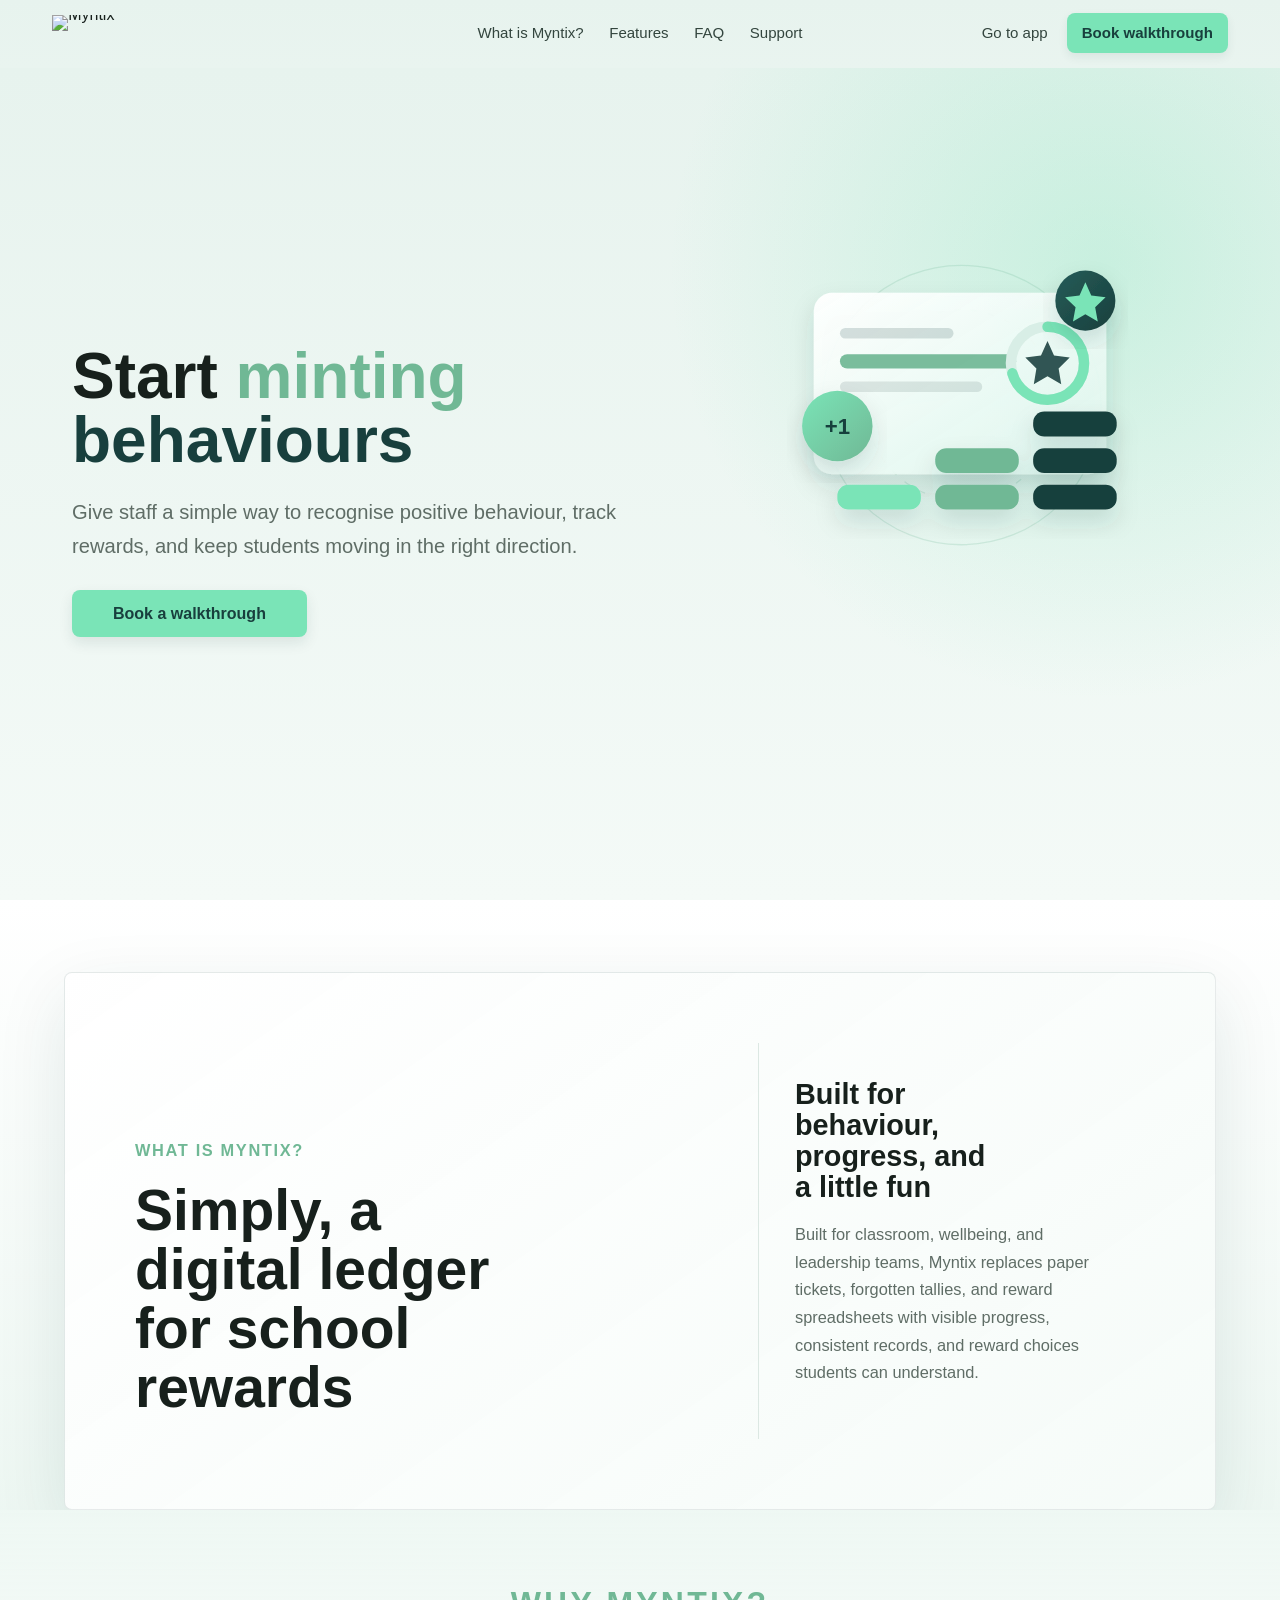
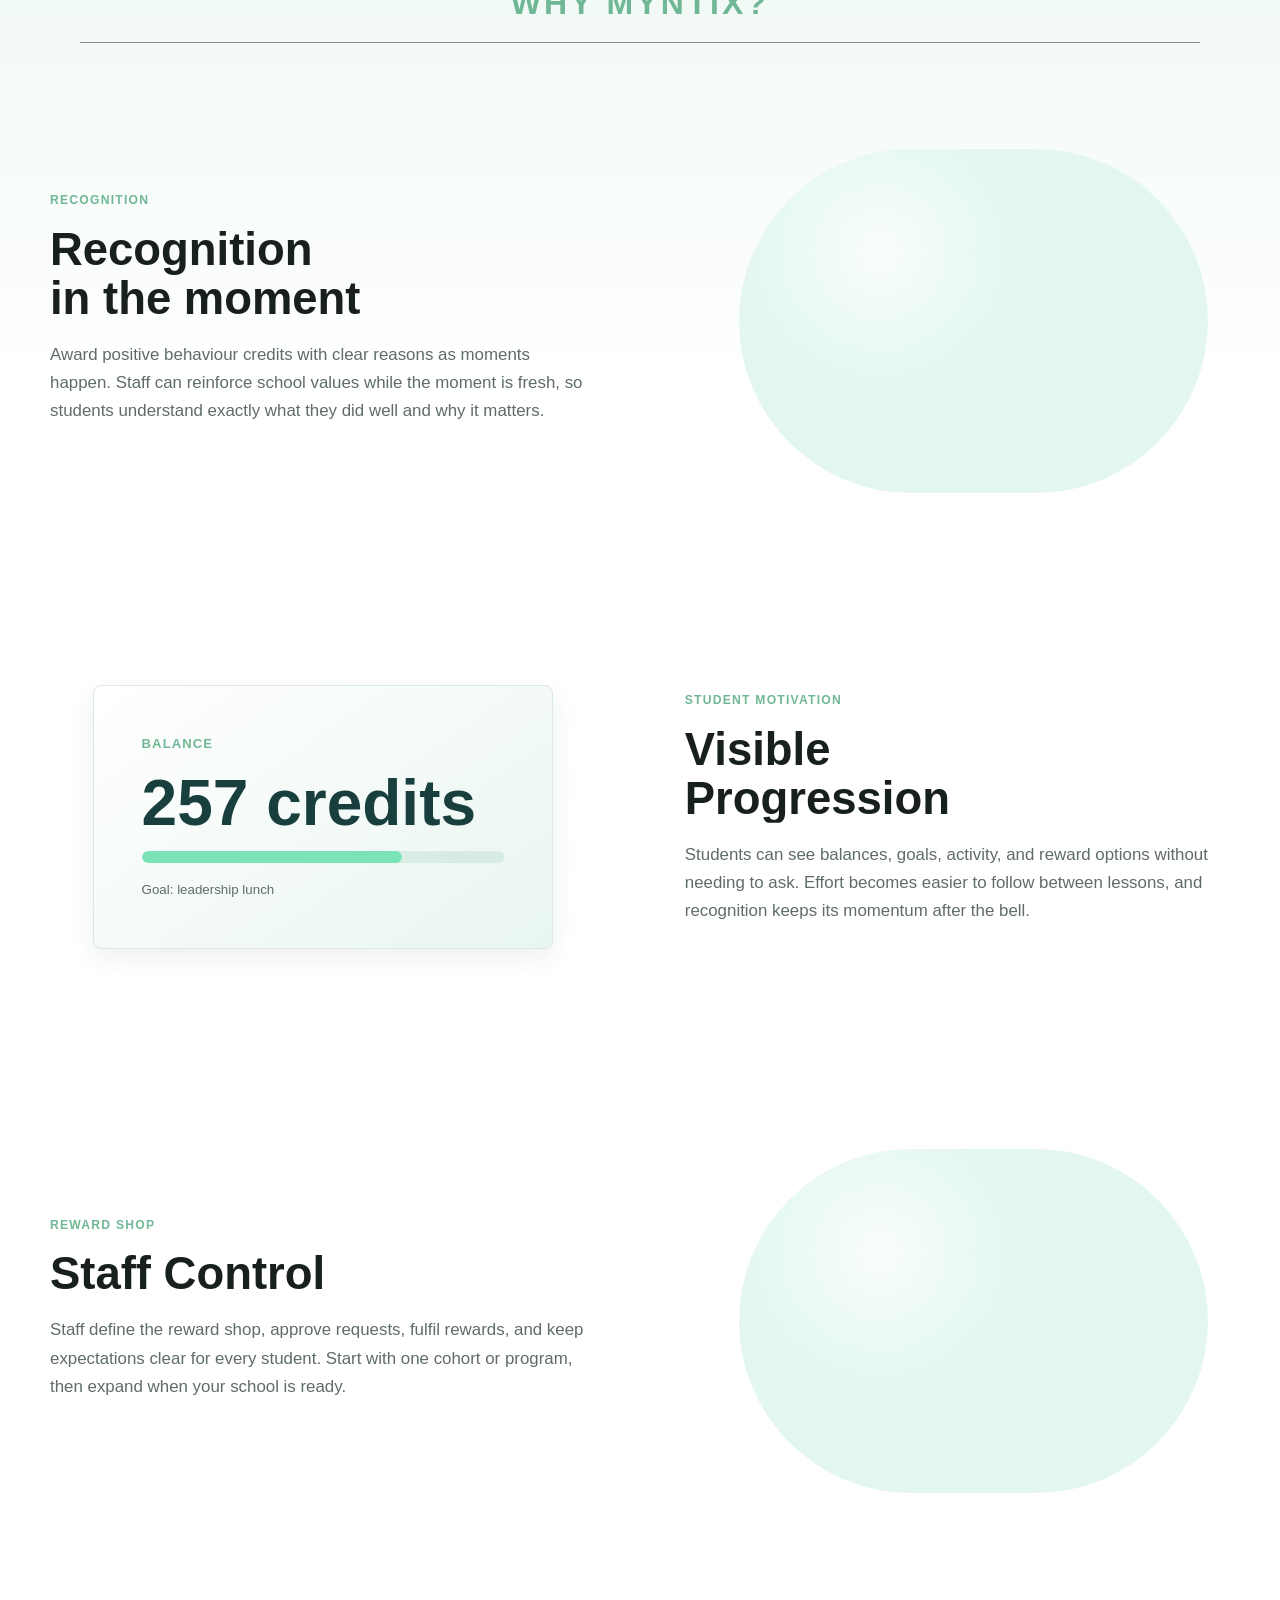
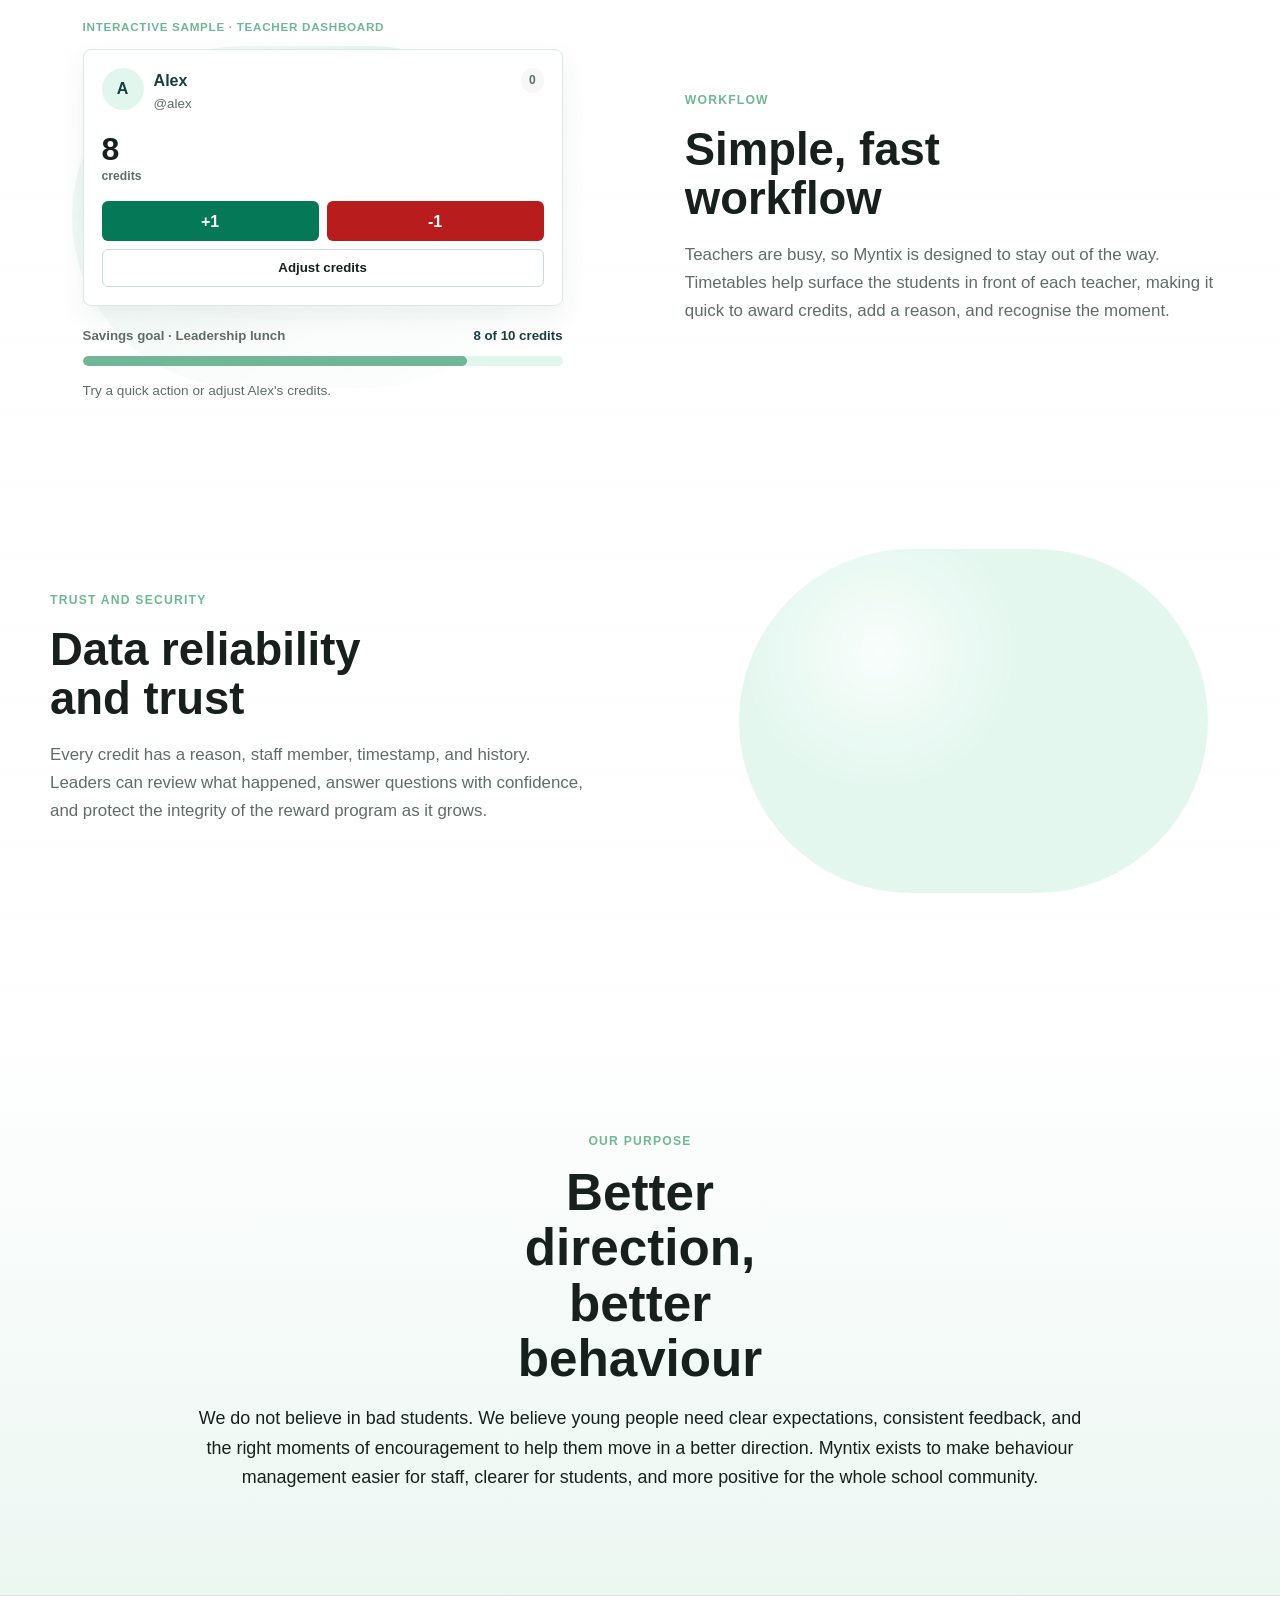
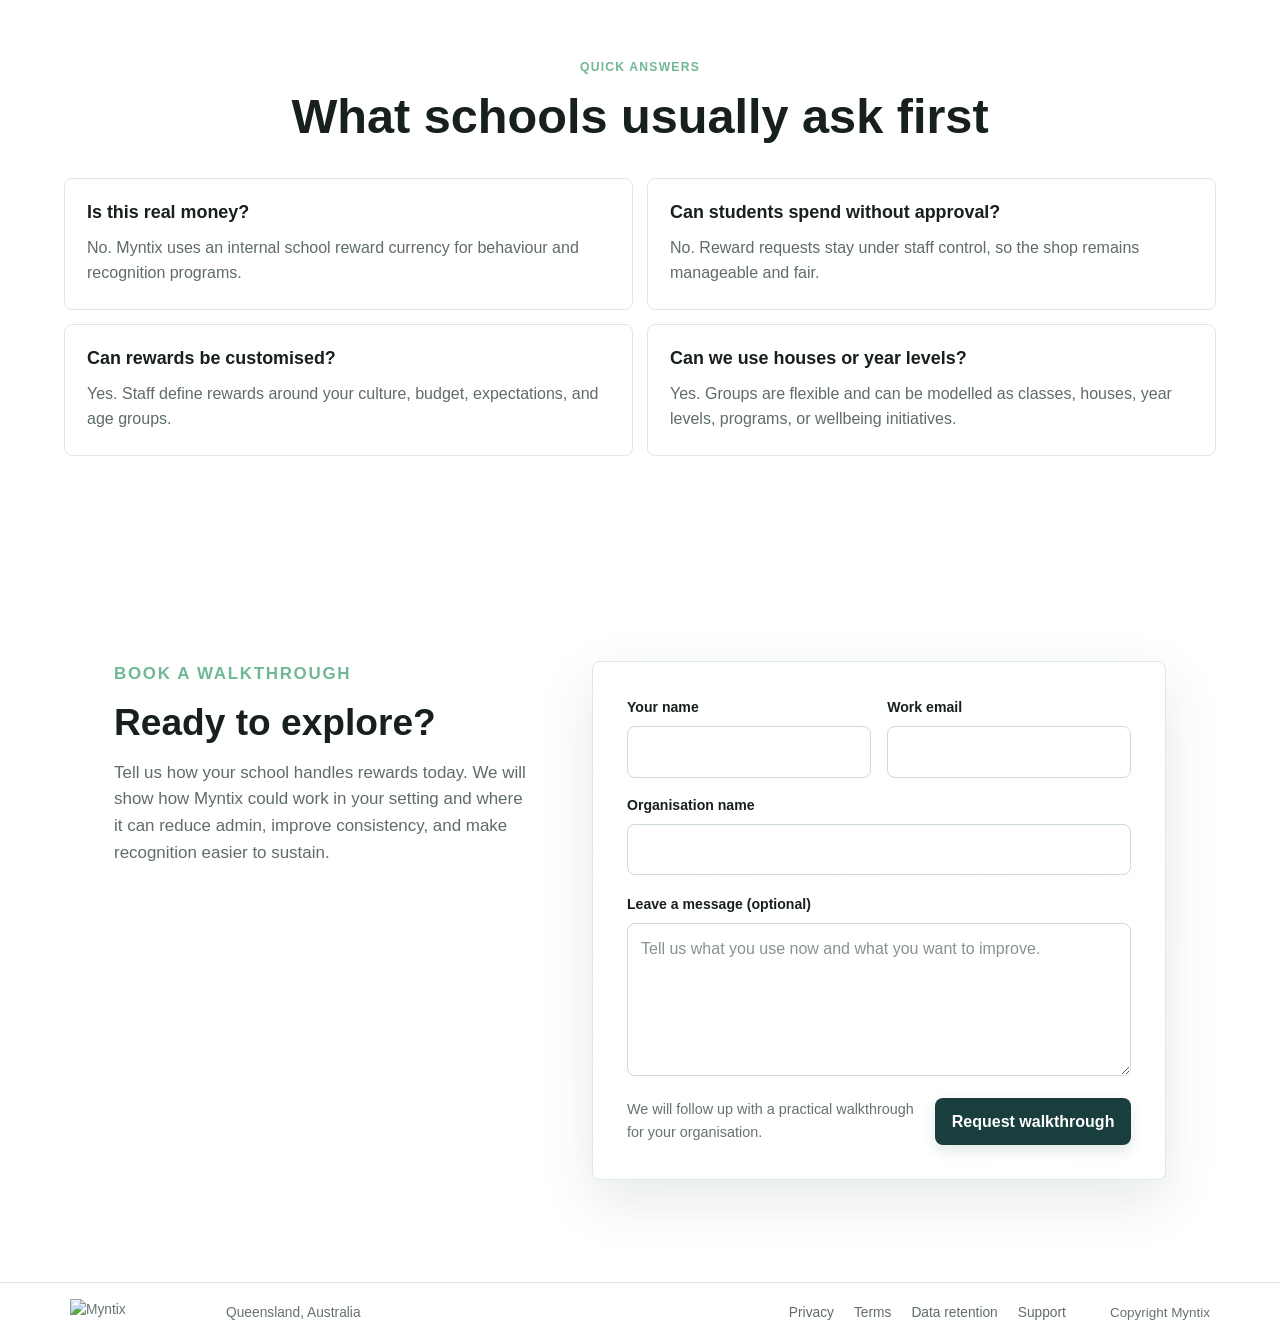
==== commit 48231da1: "Polish landing page and add interactive credit demo" ====
--- a/index.html
+++ b/index.html
@@ -20,7 +20,7 @@
     <link rel="preconnect" href="https://fonts.googleapis.com">
     <link rel="preconnect" href="https://fonts.gstatic.com" crossorigin>
     <link
-      href="https://fonts.googleapis.com/css2?family=Lato:wght@400;700;900&display=swap"
+      href="https://fonts.googleapis.com/css2?family=Inter:wght@400;500;600;700&family=Plus+Jakarta+Sans:wght@600;700;800&display=swap"
       rel="stylesheet"
     >
     <link rel="icon" href="assets/myntix-mark.png" type="image/png">
@@ -287,7 +287,7 @@
             </g>
             <g class="mint-plus" filter="url(#mint-shadow)">
               <circle cx="192" cy="314" r="54" fill="url(#mint-credit)" />
-              <text x="192" y="327" text-anchor="middle" fill="#183f3d" font-size="34" font-weight="900" font-family="Lato, Arial, sans-serif">+1</text>
+              <text x="192" y="327" text-anchor="middle" fill="#183f3d" font-size="34" font-weight="900" font-family="Inter, Arial, sans-serif">+1</text>
             </g>
             <g class="mint-token" filter="url(#mint-shadow)">
               <circle cx="572" cy="122" r="46" fill="url(#mint-deep)" />
@@ -316,6 +316,9 @@
       </section>
 
       <section class="feature-section" id="features">
+        <div class="section-heading feature-heading">
+          <h1 class="eyebrow">Why Myntix?</h1>
+        </div>
         <div class="feature-flow" aria-label="Myntix major platform strengths">
           <article class="feature-row">
             <div class="feature-copy">
@@ -386,18 +389,92 @@
               <h3>Simple, fast workflow</h3>
               <p>Teachers are busy, so Myntix is designed to stay out of the way. Timetables help surface the students in front of each teacher, making it quick to award credits, add a reason, and recognise the moment.</p>
             </div>
-            <figure class="feature-visual action-visual">
-              <div class="credit-demo" aria-hidden="true">
-                <div class="credit-demo-card">
-                  <span class="credit-demo-button">
-                    <span class="credit-button-icon">+</span>
-                    <span>Award credit</span>
-                  </span>
-                  <span class="credit-pop">+1</span>
-                  <span class="credit-ripple"></span>
+            <div class="feature-visual action-visual">
+              <div class="credit-demo" data-credit-demo>
+                <p class="credit-demo-kicker">Interactive sample · Teacher dashboard</p>
+                <div data-demo-dashboard>
+                  <div class="credit-demo-student">
+                    <div class="credit-demo-student-heading">
+                      <span class="student-avatar" aria-hidden="true">A</span>
+                      <div>
+                        <strong>Alex</strong>
+                        <small>@alex</small>
+                      </div>
+                      <span class="credit-demo-trend" data-demo-trend aria-label="No recent change">0</span>
+                    </div>
+                    <div class="credit-demo-balance">
+                      <output data-demo-balance aria-live="polite">8</output>
+                      <span>credits</span>
+                      <span class="credit-pop" data-demo-pop aria-hidden="true">+1</span>
+                    </div>
+                    <div class="credit-demo-quick-actions">
+                      <button type="button" data-demo-quick-add aria-label="Quick add 1 credit to Alex">+1</button>
+                      <button type="button" data-demo-quick-take aria-label="Quick take 1 credit from Alex">-1</button>
+                    </div>
+                    <button class="credit-demo-adjust-trigger" type="button" data-demo-open>
+                      Adjust credits
+                    </button>
+                  </div>
+                  <div class="credit-demo-goal">
+                    <div class="credit-demo-goal-label">
+                      <span>Savings goal · Leadership lunch</span>
+                      <output data-demo-goal-count>8 of 10 credits</output>
+                    </div>
+                    <div class="credit-demo-track" role="progressbar" aria-label="Alex's savings goal" aria-valuemin="0" aria-valuemax="10" aria-valuenow="8" data-demo-progress>
+                      <span data-demo-fill></span>
+                    </div>
+                  </div>
+                  <p class="credit-demo-status" data-demo-status aria-live="polite">Try a quick action or adjust Alex's credits.</p>
+                  <button class="credit-demo-reset" type="button" data-demo-reset hidden>Reset demo</button>
+                </div>
+                <div class="credit-demo-adjustment" data-demo-adjustment hidden>
+                  <div class="credit-demo-adjustment-heading">
+                    <div>
+                      <strong>Adjust credits</strong>
+                      <small>Alex · <span data-demo-adjust-balance>8</span> credits</small>
+                    </div>
+                    <button type="button" data-demo-close aria-label="Close credit adjustment">×</button>
+                  </div>
+                  <div class="credit-demo-adjustment-fields">
+                    <div>
+                      <span class="credit-demo-field-label">Action</span>
+                      <div class="credit-demo-direction" role="group" aria-label="Credit action">
+                        <button type="button" data-demo-direction="add" aria-pressed="true">+ Add</button>
+                        <button type="button" data-demo-direction="take" aria-pressed="false">- Take</button>
+                      </div>
+                    </div>
+                    <div>
+                      <span class="credit-demo-field-label">Amount (credits)</span>
+                      <div class="credit-demo-amounts" role="group" aria-label="Credit amount">
+                        <button type="button" data-demo-amount="1" aria-pressed="false">1</button>
+                        <button type="button" data-demo-amount="5" aria-pressed="false">5</button>
+                        <button type="button" data-demo-amount="10" aria-pressed="false">10</button>
+                        <button type="button" data-demo-amount="25" aria-pressed="false">25</button>
+                        <button type="button" data-demo-amount="50" aria-pressed="false">50</button>
+                      </div>
+                      <input class="credit-demo-custom-amount" type="number" min="1" max="999" step="1" placeholder="Custom amount" aria-label="Custom credit amount" data-demo-custom-amount>
+                    </div>
+                    <label class="credit-demo-reason">
+                      <span>Preset reason</span>
+                      <select data-demo-reason>
+                        <option value="">Choose a preset</option>
+                        <option>Great effort</option>
+                        <option>Helping others</option>
+                        <option>Homework complete</option>
+                        <option>Positive participation</option>
+                        <option>Late work</option>
+                        <option>Class disruption</option>
+                      </select>
+                    </label>
+                    <label class="credit-demo-reason">
+                      <span>Custom reason (optional)</span>
+                      <input type="text" maxlength="250" placeholder="Type a custom reason" data-demo-custom-reason>
+                    </label>
+                  </div>
+                  <button class="credit-demo-submit" type="button" data-demo-submit disabled>Add credits</button>
                 </div>
               </div>
-            </figure>
+            </div>
           </article>
           <article class="feature-row">
             <div class="feature-copy">
@@ -489,32 +566,9 @@
               <span>Organisation name</span>
               <input name="school" type="text" autocomplete="organization" required>
             </label>
-            <label>
-              <span>Role</span>
-              <input name="role" type="text" autocomplete="organization-title" placeholder="Deputy, teacher, IT, wellbeing...">
-            </label>
-            <label>
-              <span>Approx. students</span>
-              <select name="schoolSize">
-                <option value="">Select a range</option>
-                <option>Under 300</option>
-                <option>300-800</option>
-                <option>800-1500</option>
-                <option>1500+</option>
-              </select>
-            </label>
-            <label>
-              <span>Most interested in</span>
-              <select name="interest">
-                <option>Behaviour credits</option>
-                <option>Student wallets</option>
-                <option>Reward shop</option>
-                <option>Analytics and audit history</option>
-              </select>
-            </label>
           </div>
           <label class="form-message">
-            <span>Leave a message</span>
+            <span>Leave a message (optional)</span>
             <textarea name="message" rows="5" placeholder="Tell us what you use now and what you want to improve."></textarea>
           </label>
           <div class="form-footer">
@@ -576,6 +630,7 @@
       </div>
     </footer>
     <script src="assets/reveal.js" defer></script>
+    <script src="assets/credit-demo.js" defer></script>
     <script src="assets/header-scroll.js" defer></script>
     <script src="assets/hero-rotator.js" defer></script>
     <script src="assets/login-picker.js" defer></script>
--- a/styles.css
+++ b/styles.css
@@ -27,9 +27,9 @@
   --header-wide: 1280px;
   --header-offset: 68px;
   --ease-out: cubic-bezier(0.16, 1, 0.3, 1);
-  --font-numeric: Lato, "Segoe UI", Arial, Helvetica, sans-serif;
-  --font-sans: Lato, "Segoe UI", Arial, Helvetica, sans-serif;
-  --font-heading: Lato, "Segoe UI", Arial, Helvetica, sans-serif;
+  --font-numeric: Inter, "Segoe UI", Arial, Helvetica, sans-serif;
+  --font-sans: Inter, "Segoe UI", Arial, Helvetica, sans-serif;
+  --font-heading: "Plus Jakarta Sans", Inter, "Segoe UI", Arial, Helvetica, sans-serif;
 }
 
 
@@ -51,7 +51,7 @@
   color: var(--foreground);
   font-family: var(--font-sans);
   font-weight: 400;
-  line-height: 1.5;
+  line-height: 1.58;
   overflow-x: hidden;
 }
 
@@ -141,18 +141,6 @@
   }
 }
 
-@keyframes cursor-blink {
-  0%,
-  45% {
-    opacity: 1;
-  }
-
-  46%,
-  100% {
-    opacity: 0.28;
-  }
-}
-
 @keyframes glow-pulse {
   0%,
   100% {
@@ -161,77 +149,6 @@
 
   50% {
     box-shadow: 0 0 30px rgba(122, 228, 183, 0.22);
-  }
-}
-
-@keyframes credit-button-click {
-  0%,
-  57%,
-  100% {
-    transform: translateY(0) scale(1);
-    box-shadow: 0 18px 36px rgba(24, 63, 61, 0.16);
-  }
-
-  64% {
-    transform: translateY(3px) scale(0.96);
-    box-shadow: 0 8px 18px rgba(24, 63, 61, 0.12);
-  }
-
-  72% {
-    transform: translateY(-3px) scale(1.04);
-    box-shadow: 0 20px 42px rgba(24, 63, 61, 0.18);
-  }
-}
-
-@keyframes credit-pop-rise {
-  0%,
-  54% {
-    opacity: 0;
-    transform: translate(-50%, 14px) scale(0.72);
-  }
-
-  66% {
-    opacity: 1;
-    transform: translate(-50%, -16px) scale(1.18);
-  }
-
-  86% {
-    opacity: 1;
-    transform: translate(-50%, -58px) scale(1);
-  }
-
-  100% {
-    opacity: 0;
-    transform: translate(-50%, -78px) scale(0.88);
-  }
-}
-
-@keyframes credit-ripple-pop {
-  0%,
-  58% {
-    opacity: 0;
-    transform: translate(-50%, -50%) scale(0.3);
-  }
-
-  70% {
-    opacity: 0.34;
-  }
-
-  100% {
-    opacity: 0;
-    transform: translate(-50%, -50%) scale(1.35);
-  }
-}
-
-@keyframes student-card-lift {
-  0%,
-  60%,
-  100% {
-    transform: translateY(0);
-  }
-
-  73% {
-    transform: translateY(-8px);
   }
 }
 
@@ -374,22 +291,23 @@
 h2,
 h3 {
   font-family: var(--font-heading);
+  text-wrap: balance;
 }
 
 h1 {
   max-width: 680px;
   margin-bottom: 24px;
-  font-size: clamp(2.8rem, 4.65vw, 4.85rem);
+  font-size: clamp(2.65rem, 4.5vw, 4.65rem);
   font-weight: 800;
-  line-height: 0.98;
+  line-height: 1.02;
   letter-spacing: 0;
 }
 
 h2 {
   margin-bottom: 18px;
-  font-size: clamp(2rem, 4vw, 4.35rem);
-  font-weight: 800;
-  line-height: 0.98;
+  font-size: clamp(2rem, 3.8vw, 4rem);
+  font-weight: 700;
+  line-height: 1.04;
   letter-spacing: 0;
 }
 
@@ -397,7 +315,7 @@
   margin-bottom: 10px;
   font-size: 1.12rem;
   font-weight: 700;
-  line-height: 1.2;
+  line-height: 1.24;
 }
 
 p {
@@ -509,8 +427,8 @@
   justify-content: center;
   gap: clamp(16px, 2vw, 30px);
   color: #33453e;
-  font-size: 0.96rem;
-  font-weight: 520;
+  font-size: 0.94rem;
+  font-weight: 500;
 }
 
 .site-nav a,
@@ -554,7 +472,7 @@
   gap: 18px;
   color: #33453e;
   font-size: 0.96rem;
-  font-weight: 520;
+  font-weight: 500;
 }
 
 .cta-label-mobile {
@@ -571,7 +489,7 @@
   border-radius: 8px;
   padding: 10px 16px;
   border: 1px solid transparent;
-  font-weight: 650;
+  font-weight: 600;
   white-space: nowrap;
   transition:
     background-color 180ms ease,
@@ -748,8 +666,8 @@
 .hero-copy-block h1 {
   animation-delay: 170ms;
   max-width: 760px;
-  font-size: clamp(3.15rem, 5.35vw, 5.75rem);
-  line-height: 0.95;
+  font-size: clamp(3rem, 5vw, 5.4rem);
+  line-height: 1;
 }
 
 .hero-copy-block h1 .accent-word {
@@ -793,14 +711,15 @@
   margin: 0 0 14px;
   color: var(--accent);
   font-size: 0.76rem;
-  font-weight: 650;
+  font-weight: 600;
   letter-spacing: 0.1em;
   text-transform: uppercase;
 }
 
 .hero-copy {
   max-width: 620px;
-  font-size: clamp(1.12rem, 1.85vw, 1.34rem);
+  font-size: clamp(1.08rem, 1.65vw, 1.26rem);
+  line-height: 1.68;
 }
 
 .hero-actions {
@@ -937,20 +856,21 @@
 .what-copy h2 {
   max-width: 12ch;
   margin-bottom: 22px;
-  font-size: clamp(2.4rem, 5vw, 4.45rem);
-  line-height: 1;
+  font-size: clamp(2.2rem, 4.45vw, 4rem);
+  line-height: 1.04;
 }
 
 .what-copy h3 {
   max-width: 14ch;
   margin-bottom: 18px;
-  font-size: clamp(1.75rem, 2.6vw, 2.55rem);
-  line-height: 1.04;
+  font-size: clamp(1.55rem, 2.25vw, 2.25rem);
+  line-height: 1.08;
 }
 
 .what-copy p {
   max-width: 39rem;
-  font-size: clamp(1.02rem, 1.4vw, 1.16rem);
+  font-size: clamp(1rem, 1.28vw, 1.1rem);
+  line-height: 1.68;
 }
 
 .what-copy.secondary {
@@ -1004,8 +924,8 @@
   max-width: 920px;
   margin-right: auto;
   margin-left: auto;
-  font-size: clamp(2.1rem, 4.4vw, 3.6rem);
-  line-height: 1.04;
+  font-size: clamp(2rem, 4vw, 3.3rem);
+  line-height: 1.08;
 }
 
 
@@ -1032,15 +952,15 @@
   max-width: 13ch;
   margin-right: auto;
   margin-left: auto;
-  font-size: clamp(2.1rem, 4.4vw, 3.7rem);
-  line-height: 1.02;
+  font-size: clamp(2rem, 4vw, 3.35rem);
+  line-height: 1.08;
 }
 
 .mission-copy p:not(.eyebrow) {
   max-width: 56rem;
   margin: 0 auto;
   color: var(--foreground);
-  font-size: clamp(1.06rem, 1.55vw, 1.26rem);
+  font-size: clamp(1.03rem, 1.4vw, 1.18rem);
   line-height: 1.65;
 }
 
@@ -1227,18 +1147,28 @@
 }
 
 .feature-heading {
-  align-items: center;
+  position: relative;
+  display: flex;
+  justify-content: center;
   width: min(100%, var(--page-wide));
-  max-width: var(--page-wide);
-}
-
-.feature-heading h2 {
-  font-size: clamp(2.1rem, 4.2vw, 3.55rem);
-  line-height: 1.04;
-}
-
-.feature-heading p {
-  margin-bottom: 0;
+  margin: 0 auto 34px;
+  text-align: center;
+}
+
+.feature-heading:after {
+  content: "";
+  position: absolute;
+  bottom: -10px;
+  left: 0;
+  width: 100%;
+  height: 1px;
+  background-color: #8e8e8e;
+}
+
+.feature-heading h1 {
+  font-size: clamp(2rem, 1.35vw, 1.18rem);
+  text-align: center;
+  width: auto;
 }
 
 .feature-flow {
@@ -1274,55 +1204,75 @@
   padding-left: clamp(0px, 1vw, 14px);
 }
 
+.feature-copy .eyebrow,
 .feature-copy h3 {
   position: relative;
-  max-width: 12ch;
+}
+
+.feature-copy .eyebrow {
+  width: fit-content;
+}
+
+.feature-copy h3 {
+  max-width: 14ch;
   margin-bottom: 18px;
-  font-size: clamp(2.15rem, 4vw, 3.7rem);
-  line-height: 1.02;
-}
-
-.written-heading-ghost {
+  font-size: clamp(2rem, 3.55vw, 3.25rem);
+  line-height: 1.08;
+  overflow: visible;
+}
+
+.written-heading-text {
   display: inline-block;
-  visibility: hidden;
-}
-
-.written-heading-live {
+  clip-path: inset(0 100% 0 0);
+}
+
+.feature-copy .eyebrow::after,
+.feature-copy h3::after {
   position: absolute;
-  top: 0;
+  top: 0.04em;
+  bottom: 0.04em;
   left: 0;
-  width: 100%;
-}
-
-.written-heading-text {
-  display: inline;
-}
-
-.written-heading-cursor {
-  display: inline-block;
   width: 2px;
-  height: 0.82em;
-  margin-left: 0.08em;
   border-radius: 999px;
   background: var(--accent);
   box-shadow: 0 0 0 4px rgba(122, 228, 183, 0.12);
+  content: "";
   opacity: 0;
-  transform: translateY(0.08em);
-}
-
-.feature-row.is-visible .written-heading-cursor {
-  animation: cursor-blink 880ms ease-in-out infinite;
-}
-
-.feature-copy h3.is-written .written-heading-cursor {
-  animation: none;
-  opacity: 0;
-  transition: opacity 180ms ease;
+  pointer-events: none;
+}
+
+.feature-row.is-visible .feature-copy .eyebrow .written-heading-text {
+  animation: ledger-ink-reveal 650ms var(--ease-out) 100ms both;
+}
+
+.feature-row.is-visible .feature-copy .eyebrow::after {
+  animation: ledger-cursor-sweep 700ms var(--ease-out) 100ms both;
+}
+
+.feature-row.is-visible .feature-copy h3 .written-heading-text {
+  animation: ledger-ink-reveal 1.05s var(--ease-out) 450ms both;
+}
+
+.feature-row.is-visible .feature-copy h3::after {
+  animation: ledger-cursor-sweep 1.12s var(--ease-out) 450ms both;
 }
 
 .feature-copy p:not(.eyebrow) {
   max-width: 34rem;
-  font-size: clamp(1.02rem, 1.5vw, 1.16rem);
+  font-size: clamp(1rem, 1.32vw, 1.1rem);
+  line-height: 1.68;
+}
+
+.feature-row.reveal .feature-copy p:not(.eyebrow) {
+  opacity: 0;
+  transform: translateY(8px);
+  transition: opacity 750ms var(--ease-out), transform 750ms var(--ease-out);
+}
+
+.feature-row.reveal.is-visible .feature-copy p:not(.eyebrow) {
+  opacity: 1;
+  transform: translateY(0);
+  transition-delay: 1.25s;
 }
 
 .feature-visual {
@@ -1401,131 +1351,385 @@
 .credit-demo {
   position: relative;
   z-index: 1;
-}
-
-.credit-demo-card {
-  position: relative;
-  display: grid;
-}
-
-.credit-demo-label {
+  width: min(100%, 480px);
+  margin: 0 auto;
+}
+
+.credit-demo-kicker {
+  margin: 0 0 12px;
   color: var(--accent);
-  font-size: 0.78rem;
-  font-weight: 650;
-  letter-spacing: 0.08em;
+  font-size: 0.73rem;
+  font-weight: 700;
+  letter-spacing: 0.06em;
   text-transform: uppercase;
 }
 
-.credit-demo-button {
-  position: relative;
-  display: inline-flex;
-  min-height: 64px;
-  align-items: center;
-  justify-content: center;
-  gap: 12px;
-  padding: 0 28px;
-  border: 0;
-  border-radius: 999px;
-  background: var(--highlight);
-  color: var(--brand-dark);
-  font: inherit;
-  font-size: 1.04rem;
-  font-weight: 700;
-  box-shadow: 0 18px 36px rgba(24, 63, 61, 0.16);
-}
-
-.credit-button-icon {
-  display: grid;
-  width: 30px;
-  height: 30px;
+.credit-demo button:focus-visible,
+.credit-demo-reset:focus-visible,
+.credit-demo-reason select:focus-visible,
+.credit-demo-reason input:focus-visible {
+  outline: 3px solid var(--brand);
+  outline-offset: 3px;
+}
+
+.credit-demo [hidden] {
+  display: none !important;
+}
+
+.credit-pop {
+  position: absolute;
+  top: -6px;
+  right: 14px;
+  padding: 5px 10px;
+  border-radius: 6px;
+  background: #047857;
+  color: #fff;
+  font-size: 1rem;
+  font-weight: 800;
+  opacity: 0;
+  pointer-events: none;
+}
+
+.credit-pop[data-tone="take"] {
+  background: #b91c1c;
+}
+
+.credit-demo.just-awarded .credit-pop {
+  animation: demo-credit-pop 850ms var(--ease-out) both;
+}
+
+.credit-demo-student {
+  padding: 18px;
+  border: 1px solid var(--border-subtle);
+  border-radius: 8px;
+  background: var(--surface);
+  box-shadow: var(--shadow-sm);
+}
+
+.credit-demo-student-heading {
+  display: flex;
+  align-items: flex-start;
+  gap: 10px;
+  min-width: 0;
+}
+
+.student-avatar {
+  display: grid;
+  width: 42px;
+  height: 42px;
+  flex: none;
   place-items: center;
   border-radius: 999px;
-  background: rgba(24, 63, 61, 0.12);
+  background: var(--brand-soft);
+  color: var(--brand-dark);
+  font-weight: 700;
+}
+
+.credit-demo-student-heading strong,
+.credit-demo-student-heading small {
+  display: block;
+}
+
+.credit-demo-student-heading strong {
+  color: var(--brand-dark);
+  font-weight: 700;
+}
+
+.credit-demo-student-heading small {
+  color: var(--muted);
+  font-weight: 500;
+}
+
+.credit-demo-trend {
+  margin-left: auto;
+  padding: 3px 8px;
+  border-radius: 999px;
+  background: var(--panel-soft);
+  color: var(--muted);
+  font-family: var(--font-numeric);
+  font-size: 0.75rem;
+  font-weight: 700;
+}
+
+.credit-demo-trend[data-tone="positive"] { color: #047857; }
+.credit-demo-trend[data-tone="negative"] { color: #b91c1c; }
+
+.credit-demo-balance {
+  position: relative;
+  display: grid;
+  margin: 18px 0;
+  color: var(--foreground);
+  line-height: 1.1;
+}
+
+.credit-demo-balance output {
+  font-family: var(--font-numeric);
+  font-size: 2rem;
+  font-weight: 700;
+}
+
+.credit-demo-balance > span:not(.credit-pop) {
+  margin-top: 3px;
+  color: var(--muted);
+  font-size: 0.76rem;
+  font-weight: 600;
+}
+
+.credit-demo-quick-actions {
+  display: grid;
+  grid-template-columns: repeat(2, minmax(0, 1fr));
+  gap: 8px;
+}
+
+.credit-demo-quick-actions button {
+  min-height: 40px;
+  border: 0;
+  border-radius: 6px;
+  background: #047857;
+  color: white;
+  cursor: pointer;
+  font: inherit;
+  font-weight: 700;
+}
+
+.credit-demo-quick-actions button + button {
+  background: #b91c1c;
+}
+
+.credit-demo-quick-actions button:hover,
+.credit-demo-submit:hover:not(:disabled) {
+  filter: brightness(1.08);
+}
+
+.credit-demo-quick-actions button:disabled {
+  cursor: not-allowed;
+  opacity: 0.55;
+}
+
+.credit-demo-adjust-trigger {
+  width: 100%;
+  min-height: 38px;
+  margin-top: 8px;
+  border: 1px solid var(--border);
+  border-radius: 6px;
+  background: var(--surface);
+  color: var(--foreground);
+  cursor: pointer;
+  font: inherit;
+  font-size: 0.83rem;
+  font-weight: 600;
+}
+
+.credit-demo-adjust-trigger:hover {
+  background: var(--panel-soft);
+}
+
+.credit-demo-goal {
+  display: grid;
+  gap: 9px;
+  margin-top: 20px;
+}
+
+.credit-demo-goal-label {
+  display: flex;
+  justify-content: space-between;
+  gap: 10px;
+  flex-wrap: wrap;
+  color: var(--muted);
+  font-size: 0.83rem;
+  font-weight: 600;
+}
+
+.credit-demo-goal-label output {
+  color: var(--brand-dark);
+  font-family: var(--font-numeric);
+  white-space: nowrap;
+}
+
+.credit-demo-track {
+  height: 10px;
+  overflow: hidden;
+  border-radius: 999px;
+  background: var(--brand-soft);
+}
+
+.credit-demo-track span {
+  display: block;
+  width: 80%;
+  height: 100%;
+  border-radius: inherit;
+  background: var(--accent);
+  transition: width 650ms var(--ease-out);
+}
+
+.credit-demo-status {
+  min-height: 2.6em;
+  margin: 14px 0 0;
+  color: var(--muted);
+  font-size: 0.85rem;
+}
+
+.credit-demo-reset {
+  padding: 0;
+  border: 0;
+  background: transparent;
+  color: var(--brand-dark);
+  cursor: pointer;
+  font: inherit;
+  font-size: 0.85rem;
+  font-weight: 700;
+  text-decoration: underline;
+  text-underline-offset: 3px;
+}
+
+@keyframes demo-credit-pop {
+  0% { opacity: 0; transform: translateY(8px) scale(0.8); }
+  30% { opacity: 1; transform: translateY(-18px) scale(1.1); }
+  100% { opacity: 0; transform: translateY(-45px) scale(1); }
+}
+
+.credit-demo-adjustment {
+  padding: 18px;
+  border: 1px solid var(--border);
+  border-radius: 10px;
+  background: var(--surface);
+  box-shadow: 0 18px 48px rgba(13, 18, 16, 0.14);
+}
+
+.credit-demo-adjustment-heading {
+  display: flex;
+  justify-content: space-between;
+  gap: 16px;
+  padding-bottom: 14px;
+  border-bottom: 1px solid var(--border-subtle);
+}
+
+.credit-demo-adjustment-heading strong,
+.credit-demo-adjustment-heading small {
+  display: block;
+}
+
+.credit-demo-adjustment-heading strong {
+  font-size: 1.1rem;
+}
+
+.credit-demo-adjustment-heading small {
+  margin-top: 3px;
+  color: var(--muted);
+  font-size: 0.82rem;
+}
+
+.credit-demo-adjustment-heading button {
+  width: 32px;
+  height: 32px;
+  border: 1px solid var(--border);
+  border-radius: 6px;
+  background: var(--surface);
+  color: var(--foreground);
+  cursor: pointer;
+  font: inherit;
   font-size: 1.25rem;
   line-height: 1;
 }
 
-.credit-pop {
-  position: absolute;
-  top: 38%;
-  left: 50%;
-  padding: 8px 14px;
-  border-radius: 999px;
-  background: var(--brand-dark);
-  color: var(--highlight);
-  font-size: 1.3rem;
-  font-weight: 900;
-  opacity: 0;
-  transform: translate(-50%, 14px) scale(0.72);
-  box-shadow: 0 16px 34px rgba(24, 63, 61, 0.18);
-}
-
-.credit-ripple {
-  position: absolute;
-  top: 54%;
-  left: 50%;
-  width: 150px;
-  height: 150px;
-  border: 2px solid rgba(122, 228, 183, 0.7);
-  border-radius: 999px;
-  opacity: 0;
-  transform: translate(-50%, -50%) scale(0.3);
-  pointer-events: none;
-}
-
-.credit-demo-student {
-  display: flex;
-  align-items: center;
-  gap: 14px;
-  width: min(100%, 330px);
-  margin: 0 auto;
-  padding: 16px 18px;
-  border: 1px solid rgba(24, 63, 61, 0.1);
-  border-radius: 8px;
-  background: rgba(var(--surface-rgb), 0.94);
-  box-shadow: 0 14px 36px rgba(24, 63, 61, 0.08);
-}
-
-.student-avatar {
+.credit-demo-adjustment-fields {
+  display: grid;
+  gap: 18px;
+  padding: 18px 0;
+}
+
+.credit-demo-field-label,
+.credit-demo-reason span {
   display: block;
-  width: 42px;
-  height: 42px;
-  border-radius: 999px;
-  background:
-    radial-gradient(circle at 50% 38%, rgba(255, 255, 255, 0.72) 0 18%, transparent 19%),
-    linear-gradient(145deg, var(--highlight), var(--accent));
-}
-
-.credit-demo-student strong,
-.credit-demo-student small {
+  margin-bottom: 8px;
+  color: var(--foreground);
+  font-size: 0.85rem;
+  font-weight: 600;
+}
+
+.credit-demo-direction {
+  display: grid;
+  grid-template-columns: repeat(2, minmax(0, 1fr));
+  overflow: hidden;
+  border: 1px solid var(--border);
+  border-radius: 6px;
+}
+
+.credit-demo-direction button {
+  min-height: 42px;
+  border: 0;
+  background: var(--surface);
+  color: var(--foreground);
+  cursor: pointer;
+  font: inherit;
+  font-size: 0.85rem;
+  font-weight: 700;
+}
+
+.credit-demo-direction button + button { border-left: 1px solid var(--border); }
+.credit-demo-direction button[data-demo-direction="add"][aria-pressed="true"] { background: #10b981; color: #052e24; }
+.credit-demo-direction button[data-demo-direction="take"][aria-pressed="true"] { background: #ef4444; color: #3f0909; }
+
+.credit-demo-amounts {
+  display: grid;
+  grid-template-columns: repeat(5, minmax(0, 1fr));
+  gap: 7px;
+}
+
+.credit-demo-amounts button {
+  min-height: 38px;
+  padding: 0 4px;
+  border: 1px solid var(--border);
+  border-radius: 6px;
+  background: var(--surface);
+  color: var(--foreground);
+  cursor: pointer;
+  font: inherit;
+  font-size: 0.85rem;
+  font-weight: 700;
+}
+
+.credit-demo-amounts button[aria-pressed="true"] {
+  border-color: var(--brand);
+  background: var(--brand);
+  color: white;
+}
+
+.credit-demo-custom-amount,
+.credit-demo-reason select,
+.credit-demo-reason input {
+  width: 100%;
+  min-height: 44px;
+  padding: 10px 12px;
+  border: 1px solid var(--border);
+  border-radius: 6px;
+  background: var(--surface);
+  color: var(--foreground);
+  font: inherit;
+  font-size: 0.85rem;
+}
+
+.credit-demo-custom-amount {
+  margin-top: 8px;
+}
+
+.credit-demo-submit {
   display: block;
-}
-
-.credit-demo-student strong {
-  color: var(--brand-dark);
+  min-height: 44px;
+  margin-left: auto;
+  padding: 0 20px;
+  border: 0;
+  border-radius: 6px;
+  background: #10b981;
+  color: #052e24;
+  cursor: pointer;
+  font: inherit;
+  font-size: 0.85rem;
   font-weight: 700;
 }
 
-.credit-demo-student small {
-  color: var(--muted);
-  font-weight: 500;
-}
-
-.feature-row.is-visible .credit-demo-button {
-  animation: credit-button-click 2.65s var(--ease-out) 600ms infinite;
-}
-
-.feature-row.is-visible .credit-pop {
-  animation: credit-pop-rise 2.65s var(--ease-out) 600ms infinite;
-}
-
-.feature-row.is-visible .credit-ripple {
-  animation: credit-ripple-pop 2.65s var(--ease-out) 600ms infinite;
-}
-
-.feature-row.is-visible .credit-demo-student {
-  animation: student-card-lift 2.65s var(--ease-out) 600ms infinite;
-}
+.credit-demo-submit[data-tone="take"] { background: #ef4444; color: #3f0909; }
+.credit-demo-submit:disabled { cursor: not-allowed; opacity: 0.55; }
 
 .visual-ledger {
   position: relative;
@@ -1629,7 +1833,8 @@
 }
 
 .cta-copy h2 {
-  font-size: clamp(2rem, 3.2vw, 3.25rem);
+  font-size: clamp(1.9rem, 2.9vw, 2.8rem);
+  line-height: 1.08;
 }
 
 .walkthrough-form {
@@ -1649,6 +1854,10 @@
   display: grid;
   grid-template-columns: repeat(2, minmax(0, 1fr));
   gap: 16px;
+}
+
+.form-grid label:last-child {
+  grid-column: 1 / -1;
 }
 
 .walkthrough-form label {
@@ -1922,7 +2131,7 @@
 .legal-article h1 {
   max-width: 760px;
   margin-bottom: 18px;
-  font-size: clamp(2.4rem, 5vw, 4rem);
+  font-size: clamp(2.3rem, 4.4vw, 3.55rem);
 }
 
 .legal-updated {
@@ -2157,6 +2366,10 @@
   .hero-copy-block,
   .section-heading,
   .section-copy {
+    text-align: center;
+  }
+
+  .feature-heading {
     text-align: center;
   }
 
@@ -2405,7 +2618,29 @@
   }
 }
 
+@media screen and (max-width: 767px) {
+  .feature-heading::before{
+    display: none;
+  }
+  .feature-heading::after{
+    display: none;
+  }
+}
+
 @media (prefers-reduced-motion: reduce) {
+  .credit-demo.just-awarded .credit-pop {
+    animation: none;
+  }
+
+  .credit-demo-track span {
+    transition: none;
+  }
+
+  .feature-row.reveal .feature-copy p:not(.eyebrow) {
+    opacity: 1;
+    transform: none;
+  }
+
   .reveal,
   .reveal.is-visible,
   .illustration-shot.reveal,
@@ -2427,10 +2662,6 @@
 
   .written-heading-text {
     clip-path: none;
-  }
-
-  .written-heading-cursor {
-    display: none;
   }
 
   .feature-visual {
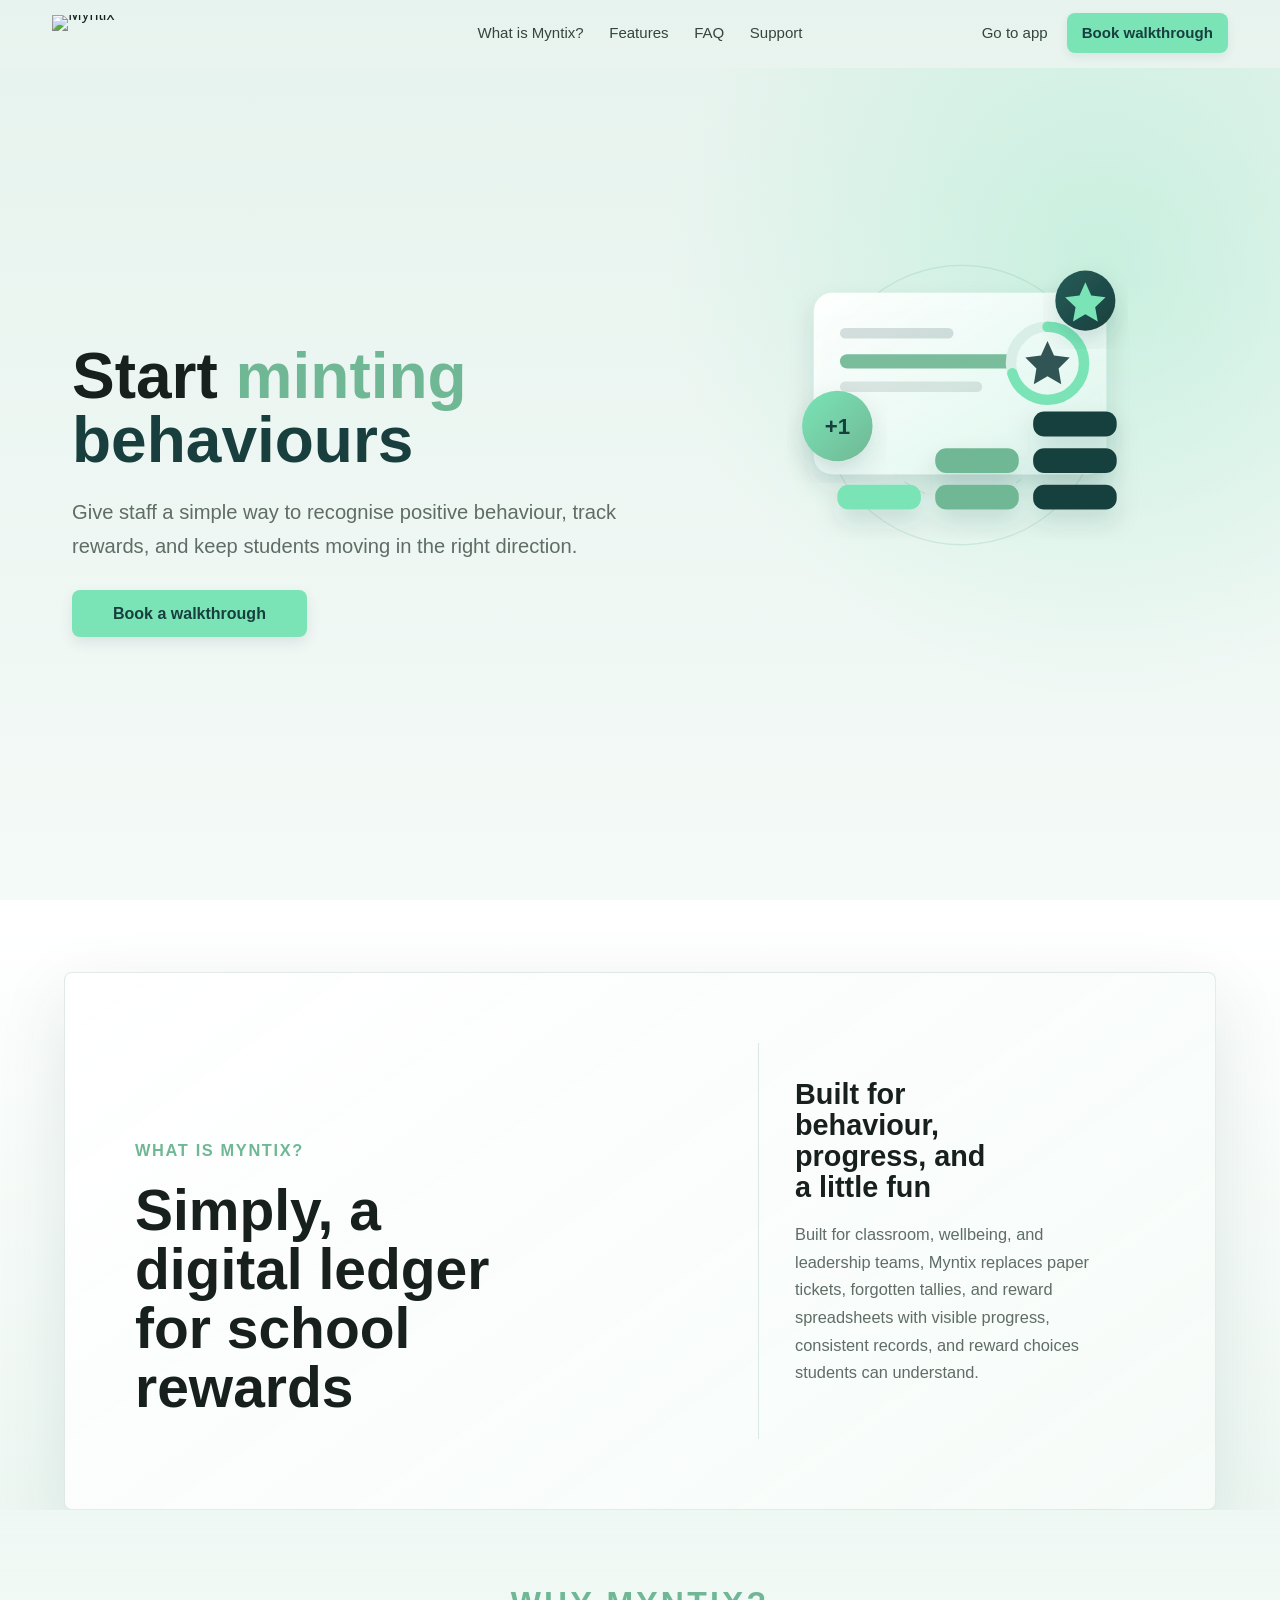
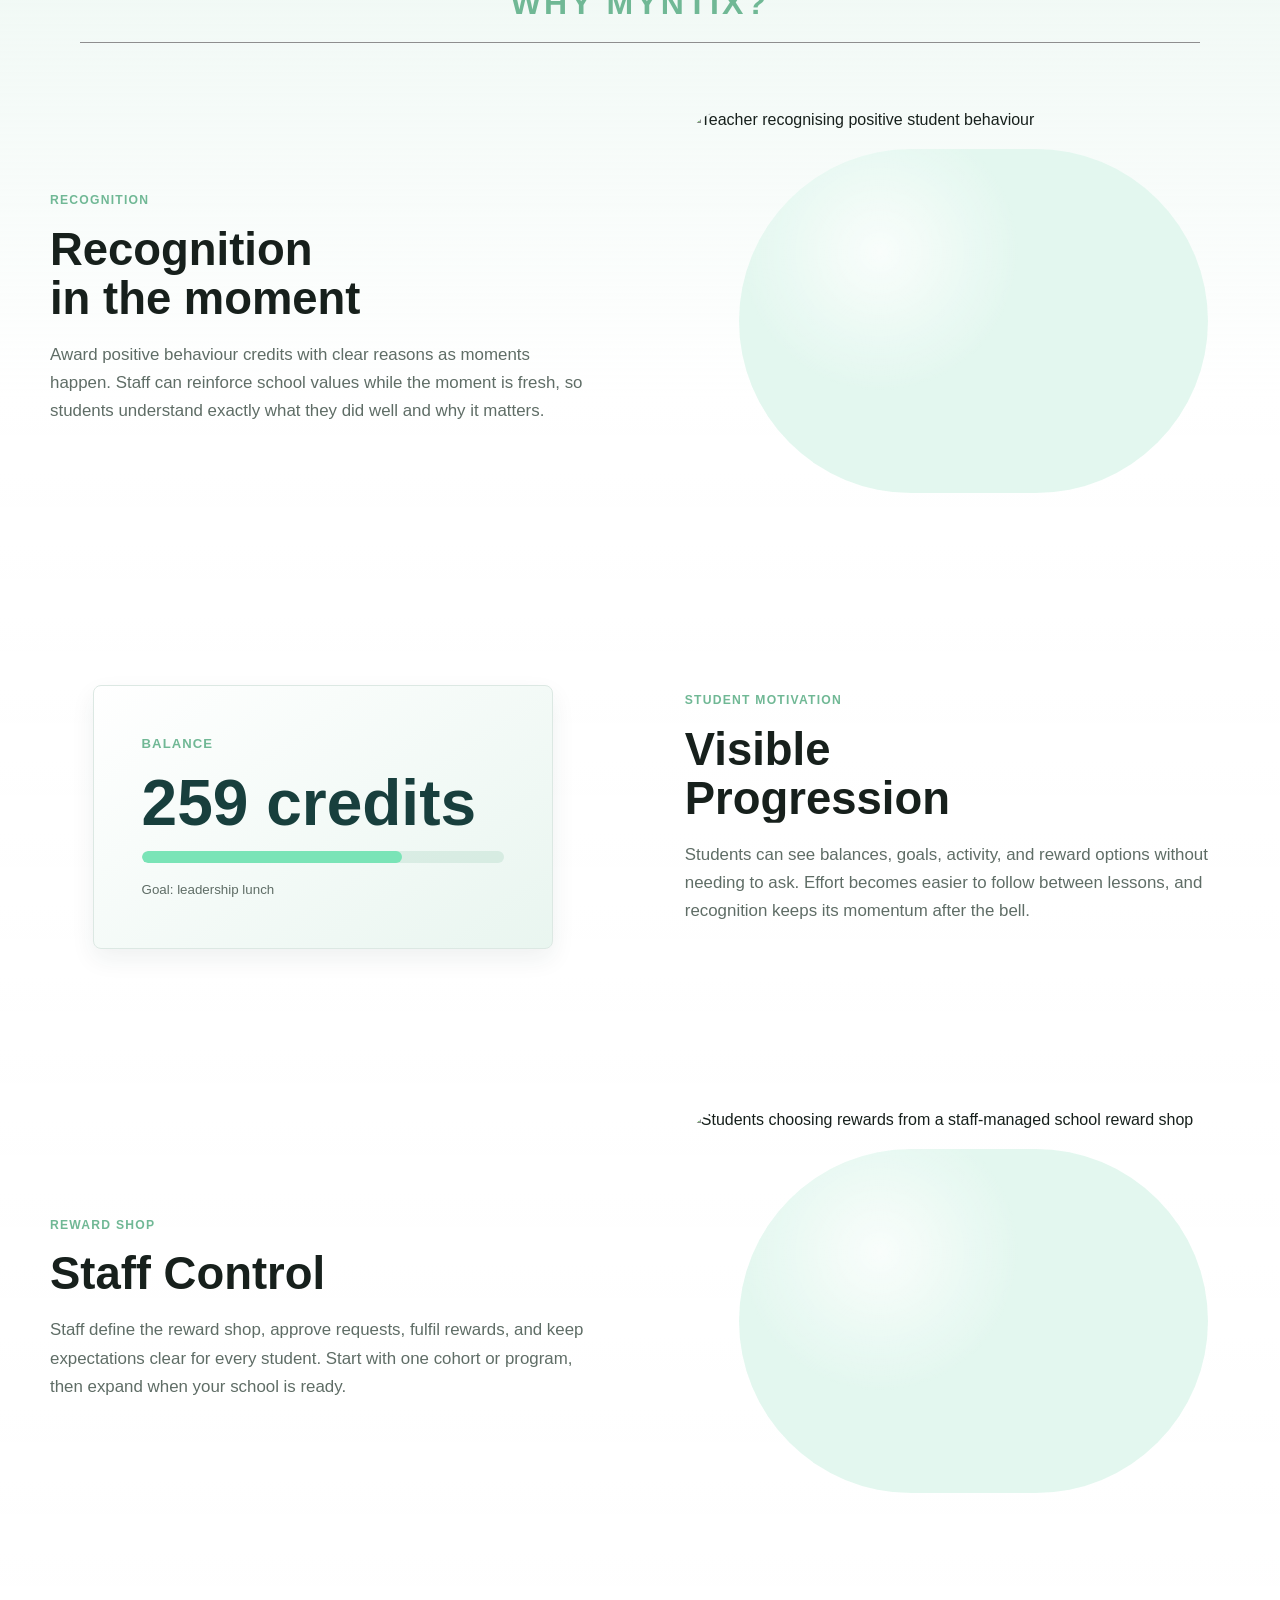
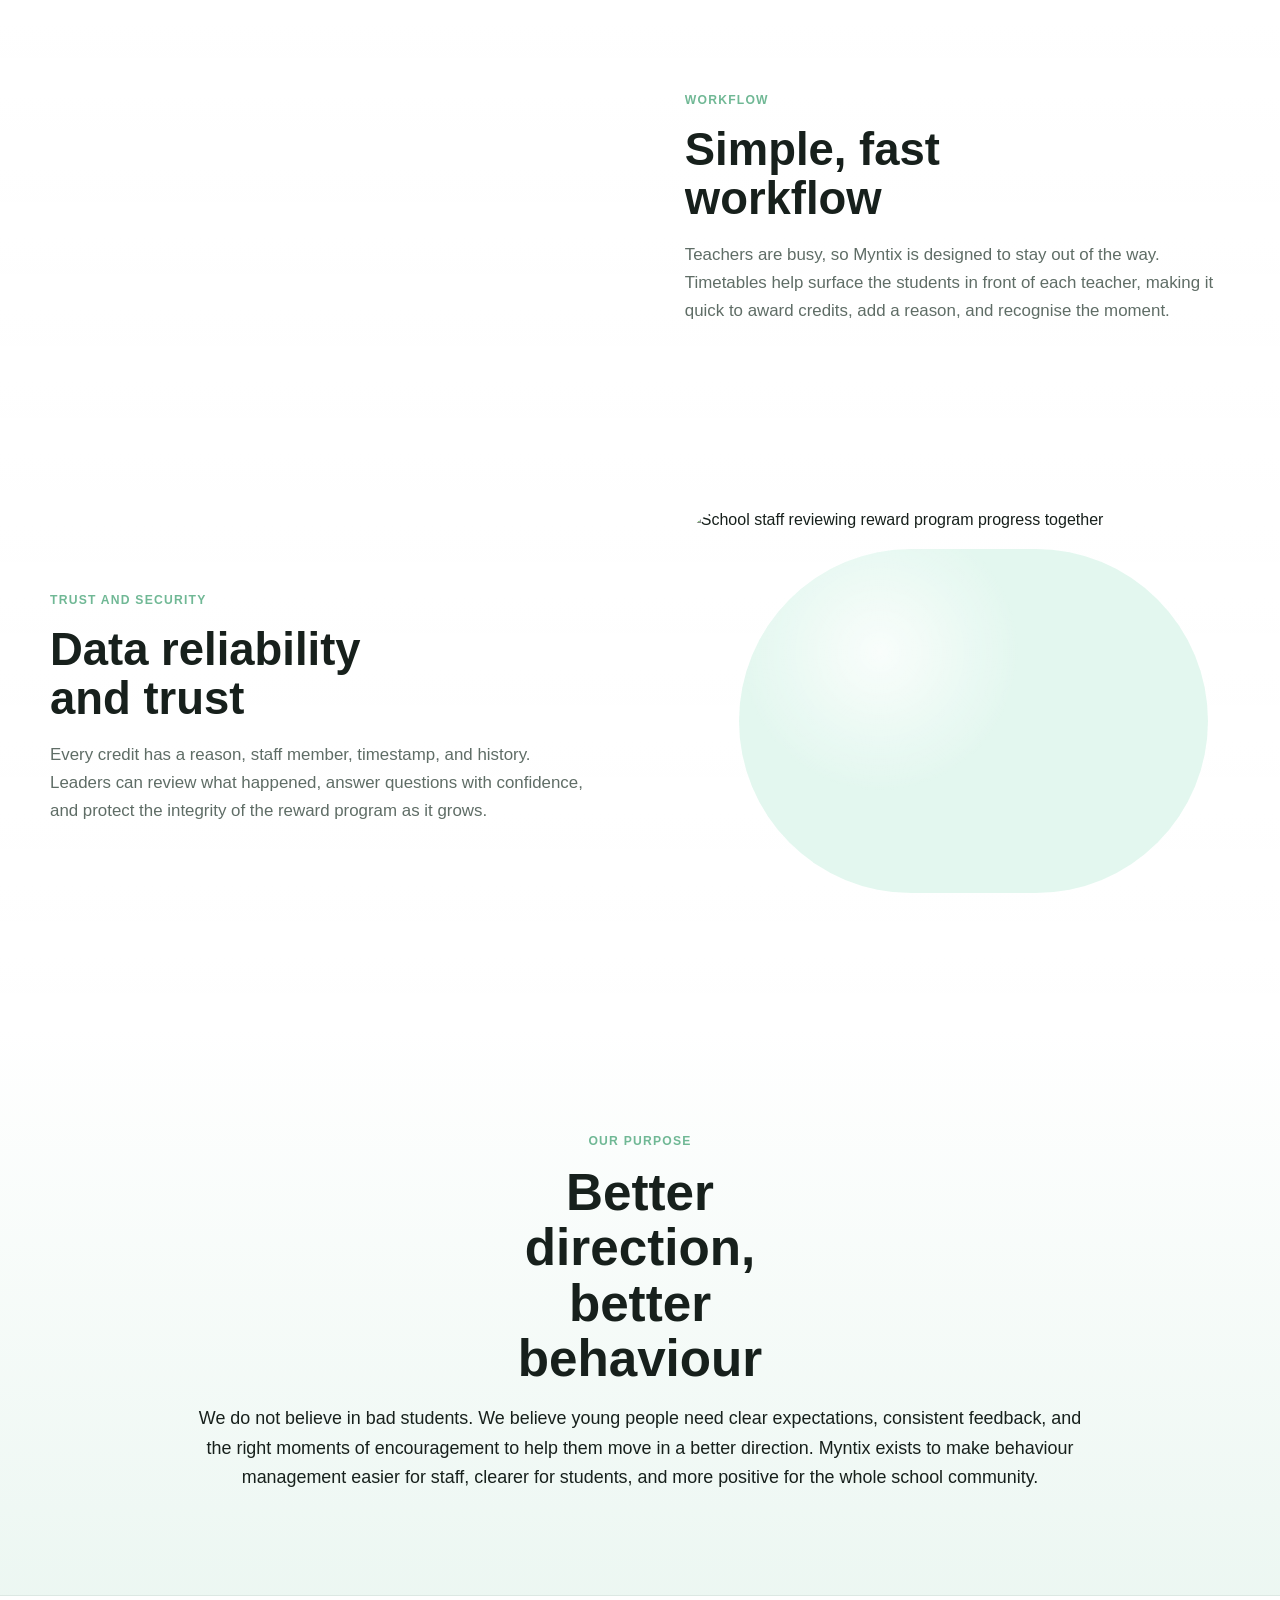
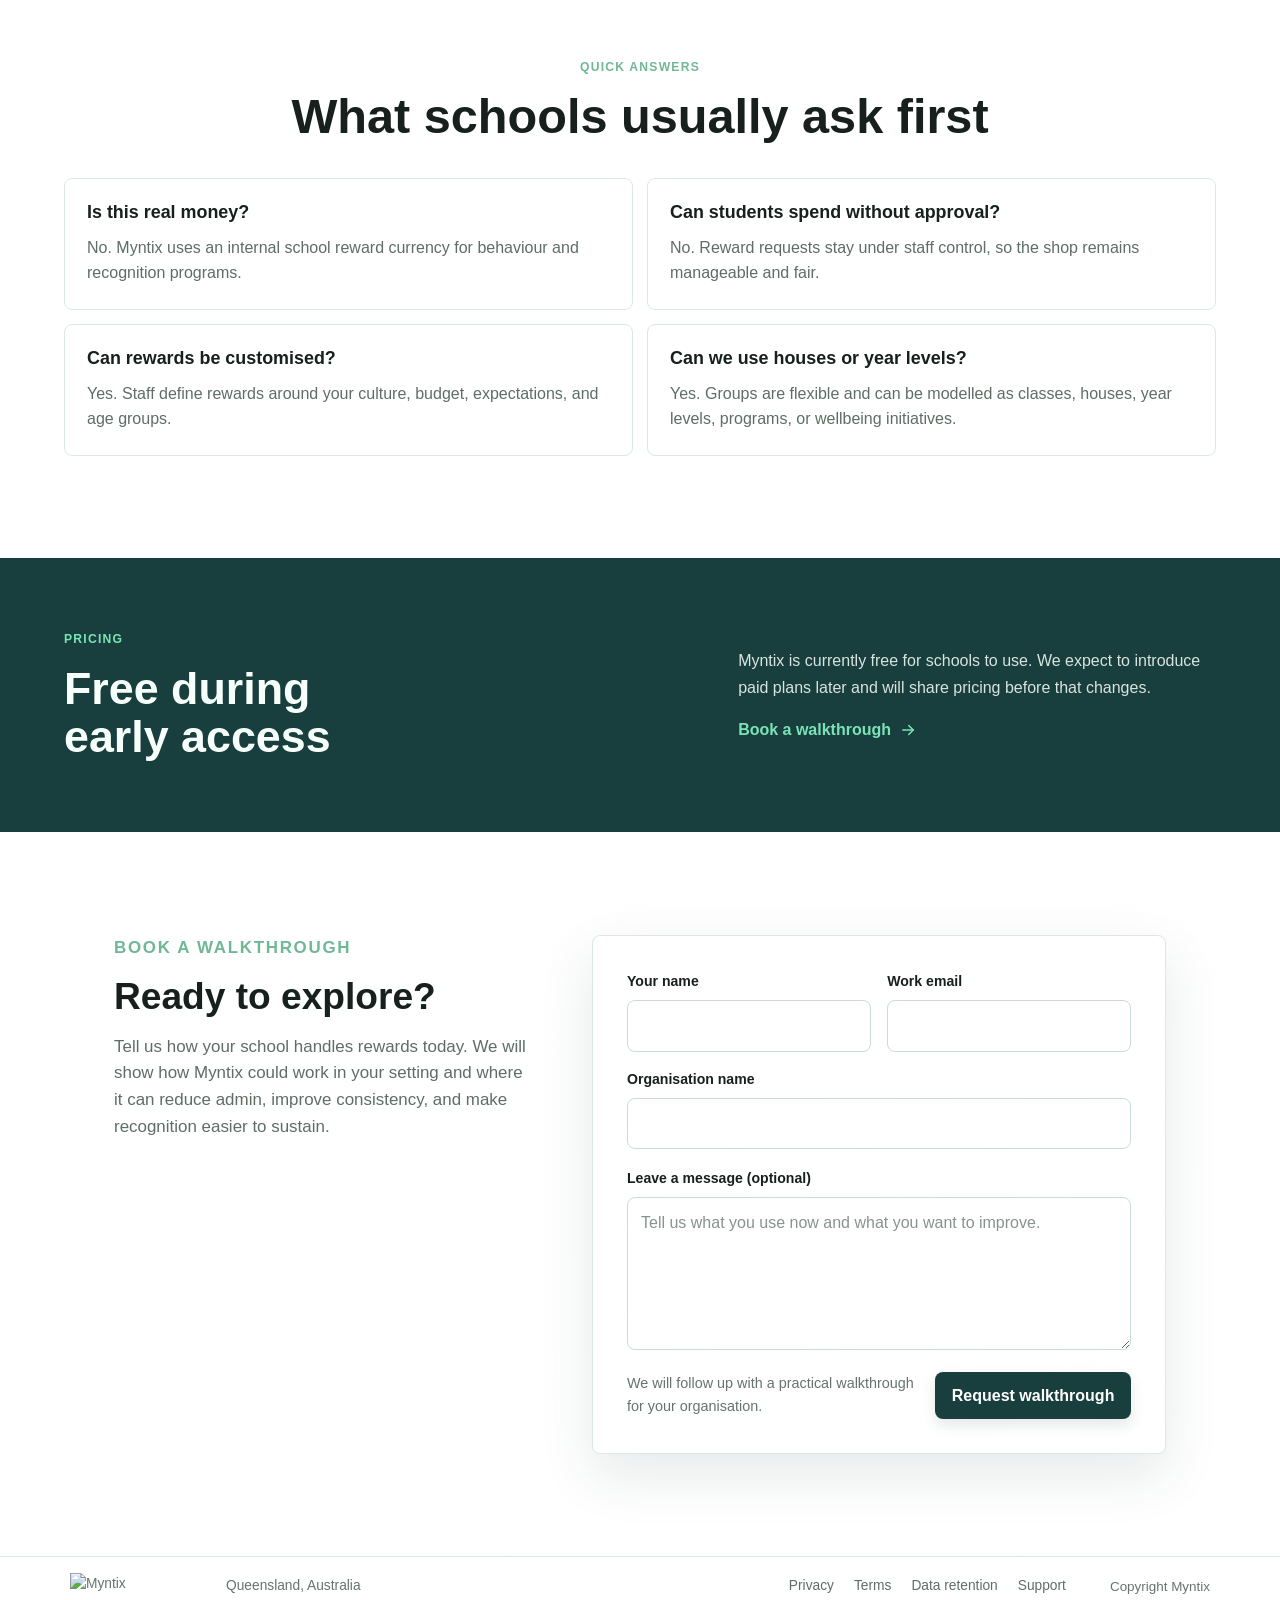
==== commit d158f3c4: "Add early access pricing section" ====
--- a/index.html
+++ b/index.html
@@ -540,6 +540,19 @@
         </div>
       </section>
 
+      <section class="pricing-section" aria-labelledby="pricing-title">
+        <div class="pricing-inner">
+          <div class="pricing-copy">
+            <p class="eyebrow">Pricing</p>
+            <h2 id="pricing-title">Free during early access</h2>
+          </div>
+          <div class="pricing-details">
+            <p>Myntix is currently free for schools to use. We expect to introduce paid plans later and will share pricing before that changes.</p>
+            <a href="#contact">Book a walkthrough <svg aria-hidden="true" focusable="false"><use href="#icon-arrow-right"></use></svg></a>
+          </div>
+        </div>
+      </section>
+
       <section class="cta-section" id="contact">
         <div class="cta-copy">
           <p class="eyebrow">Book a walkthrough</p>
--- a/styles.css
+++ b/styles.css
@@ -1817,6 +1817,67 @@
   margin: 0.75rem 0 0;
 }
 
+.pricing-section {
+  padding: clamp(44px, 6vw, 72px) clamp(20px, 5vw, 72px);
+  background: var(--brand-dark);
+  color: #f7fffb;
+}
+
+.pricing-inner {
+  display: grid;
+  grid-template-columns: minmax(0, 1fr) minmax(280px, 0.8fr);
+  gap: clamp(28px, 6vw, 88px);
+  align-items: center;
+  width: min(100%, var(--page-wide));
+  margin: 0 auto;
+}
+
+.pricing-copy .eyebrow {
+  color: var(--highlight);
+}
+
+.pricing-copy h2 {
+  max-width: 14ch;
+  margin-bottom: 0;
+  color: inherit;
+  font-size: clamp(2rem, 3.5vw, 3.25rem);
+  line-height: 1.08;
+}
+
+.pricing-details p {
+  max-width: 32rem;
+  margin: 0 0 16px;
+  color: rgba(247, 255, 251, 0.86);
+  line-height: 1.65;
+}
+
+.pricing-details a {
+  display: inline-flex;
+  align-items: center;
+  gap: 8px;
+  color: var(--highlight);
+  font-weight: 700;
+  text-decoration: underline;
+  text-decoration-color: transparent;
+  text-underline-offset: 4px;
+  transition: text-decoration-color 160ms ease;
+}
+
+.pricing-details a:hover,
+.pricing-details a:focus-visible {
+  text-decoration-color: currentColor;
+}
+
+.pricing-details svg {
+  width: 18px;
+  height: 18px;
+  fill: none;
+  stroke: currentColor;
+  stroke-width: 2;
+  stroke-linecap: round;
+  stroke-linejoin: round;
+}
+
 .cta-section {
   display: grid;
   grid-template-columns: minmax(0, 0.72fr) minmax(0, 1fr);
@@ -2226,6 +2287,18 @@
 }
 
 @media (max-width: 660px) {
+  .pricing-inner {
+    grid-template-columns: 1fr;
+    gap: 18px;
+    text-align: center;
+  }
+
+  .pricing-copy h2,
+  .pricing-details p {
+    margin-right: auto;
+    margin-left: auto;
+  }
+
   :root {
     --header-offset: 66px;
   }
